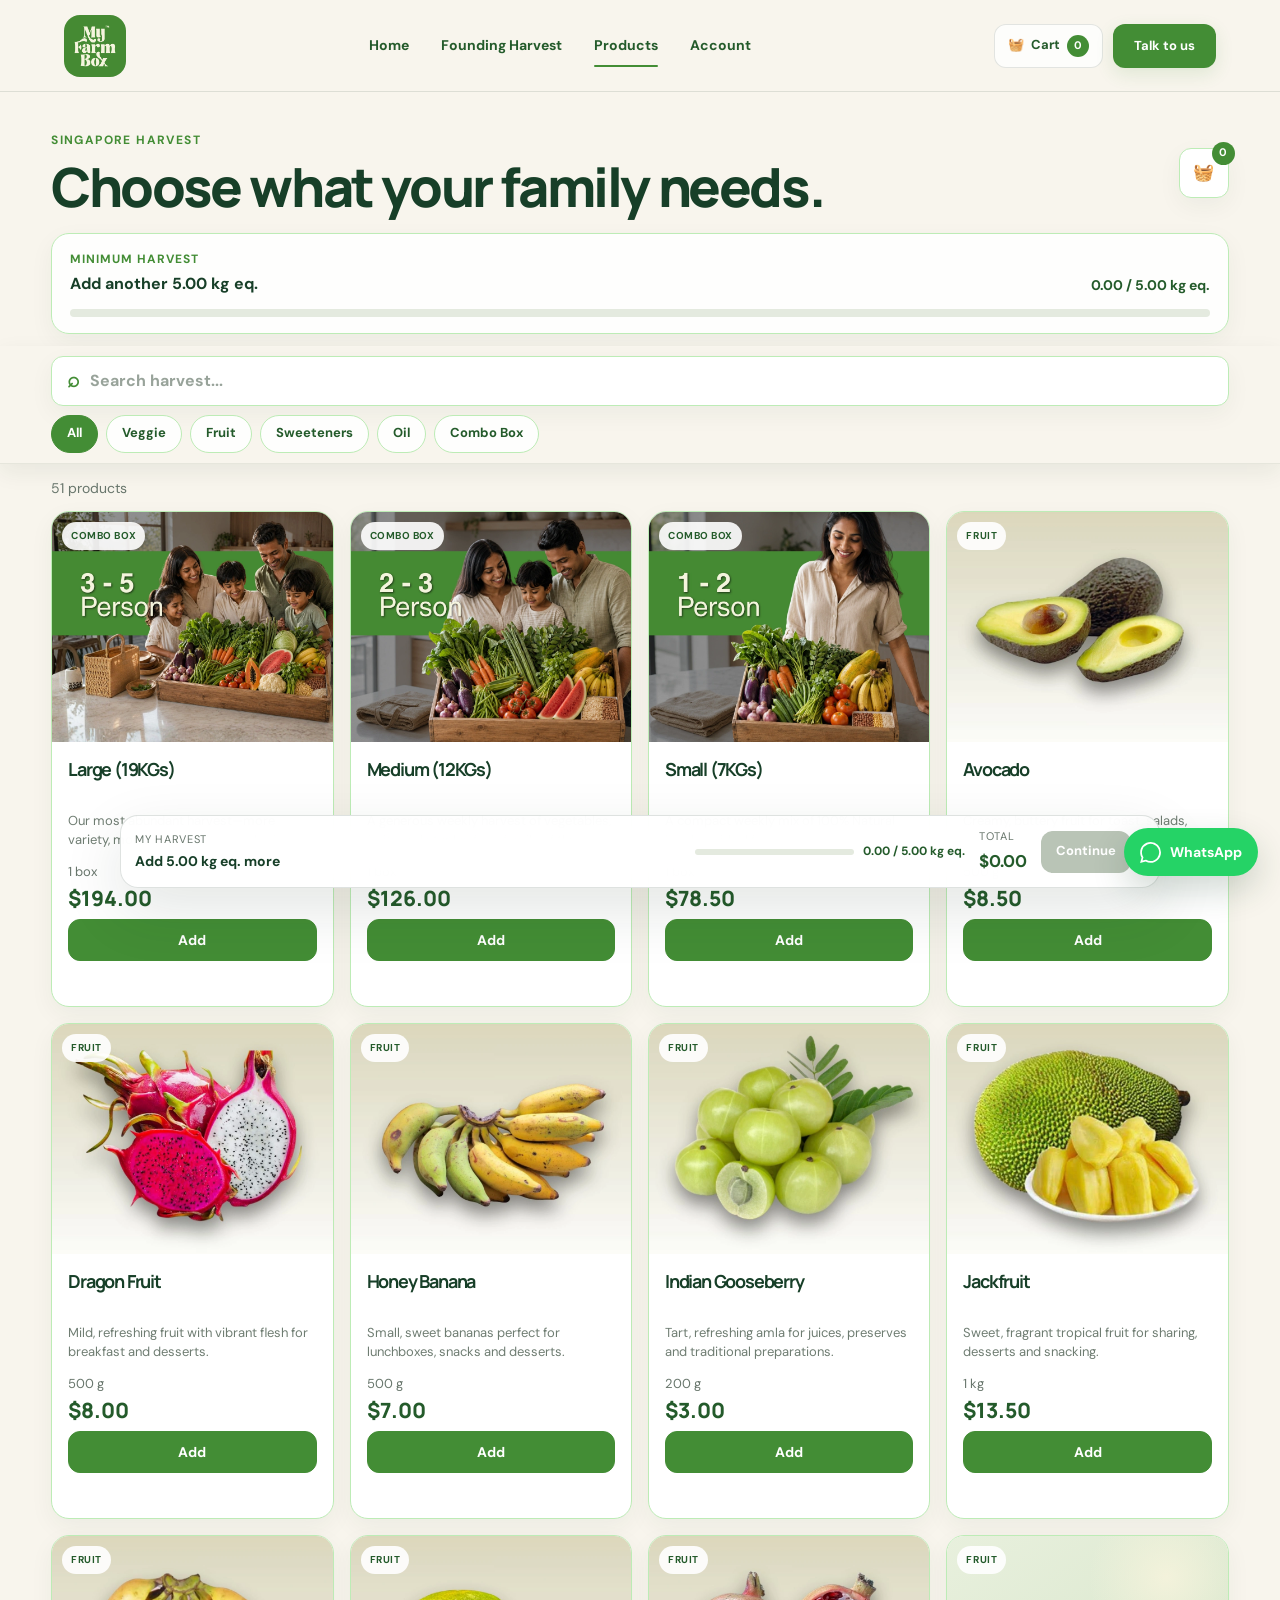
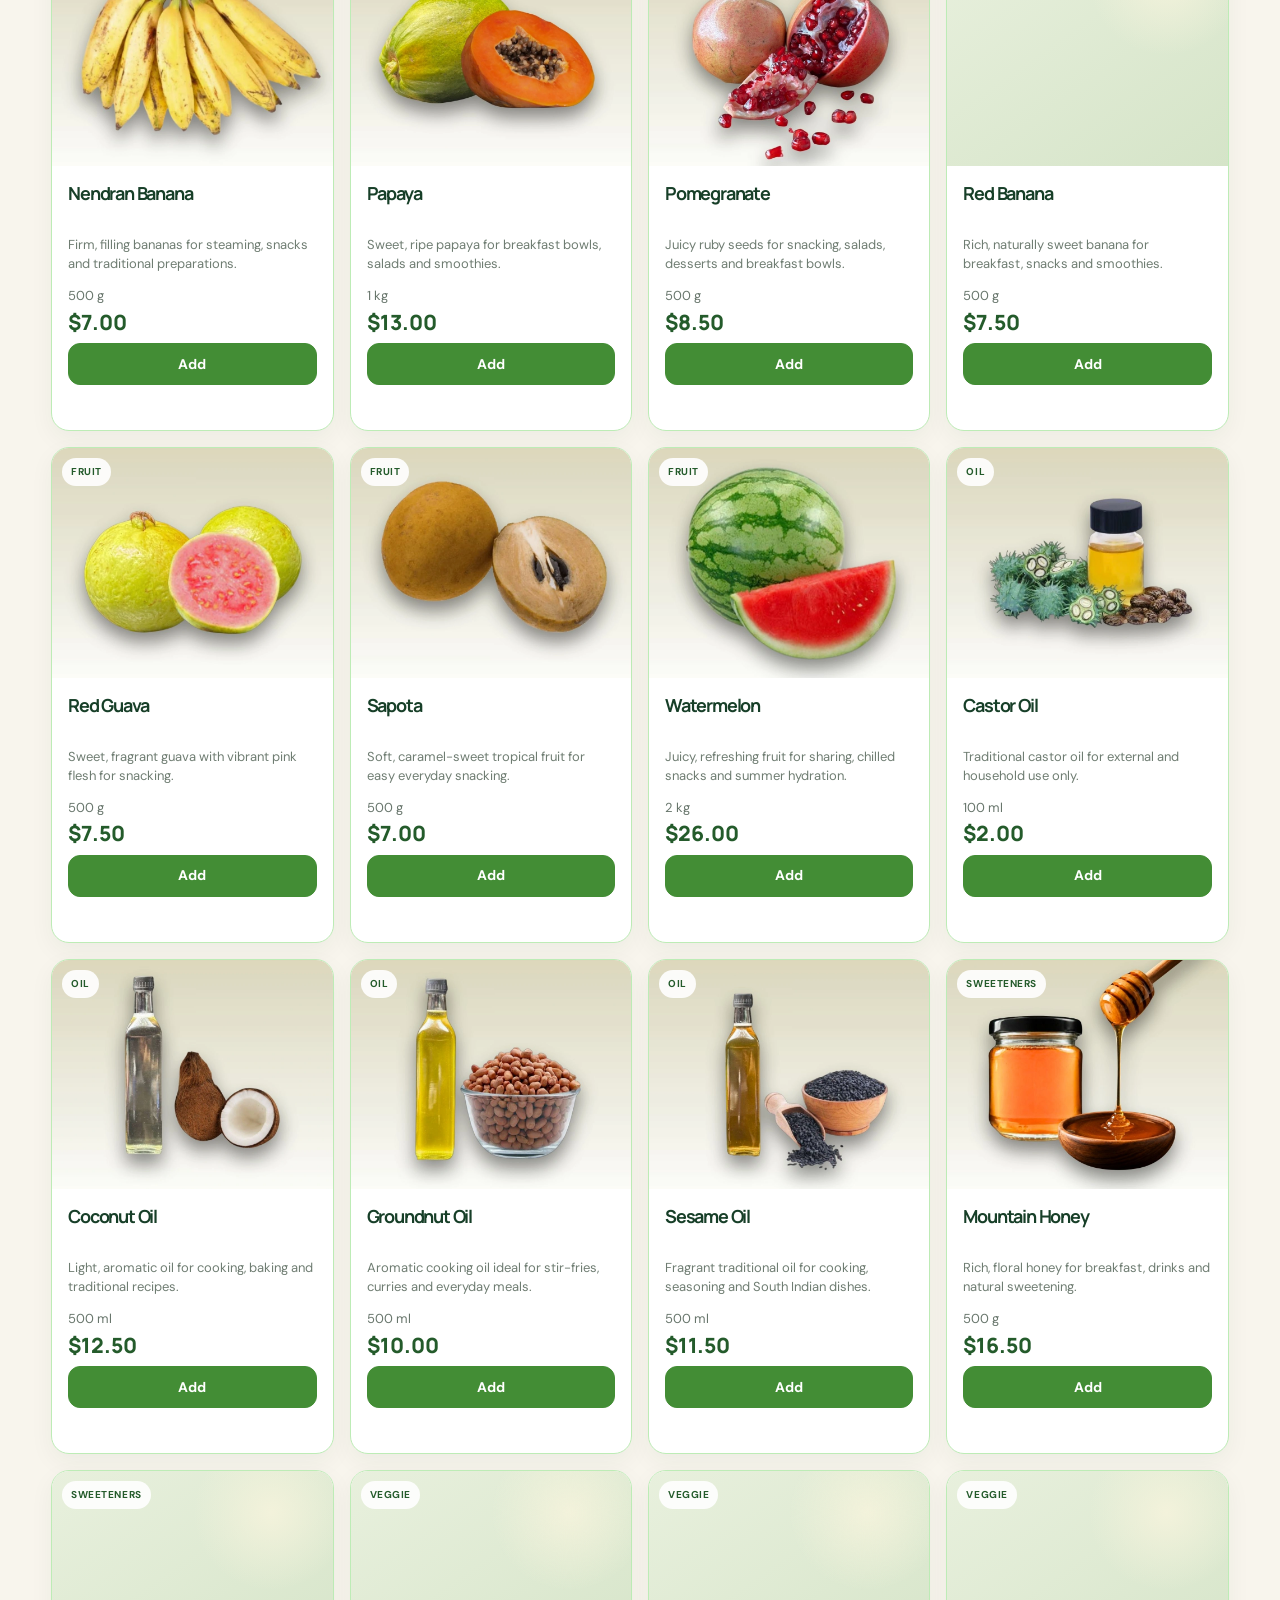
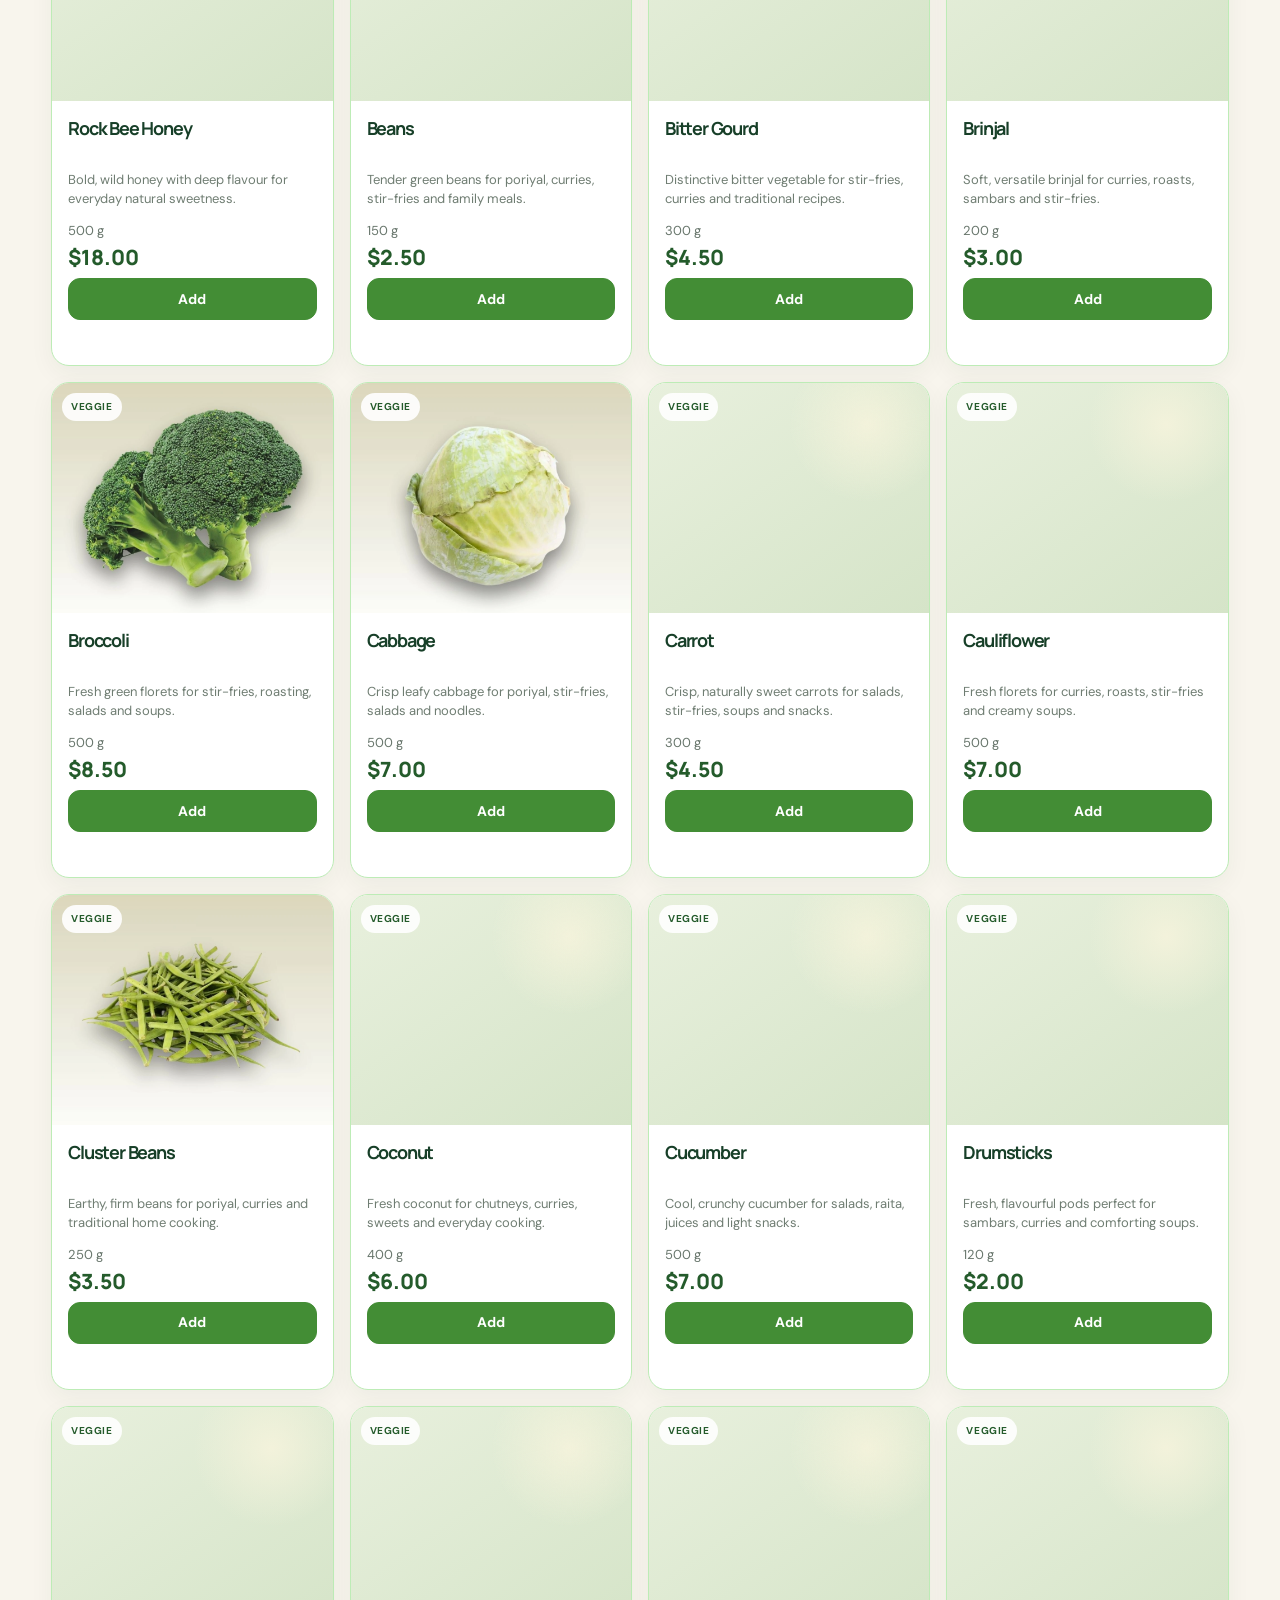
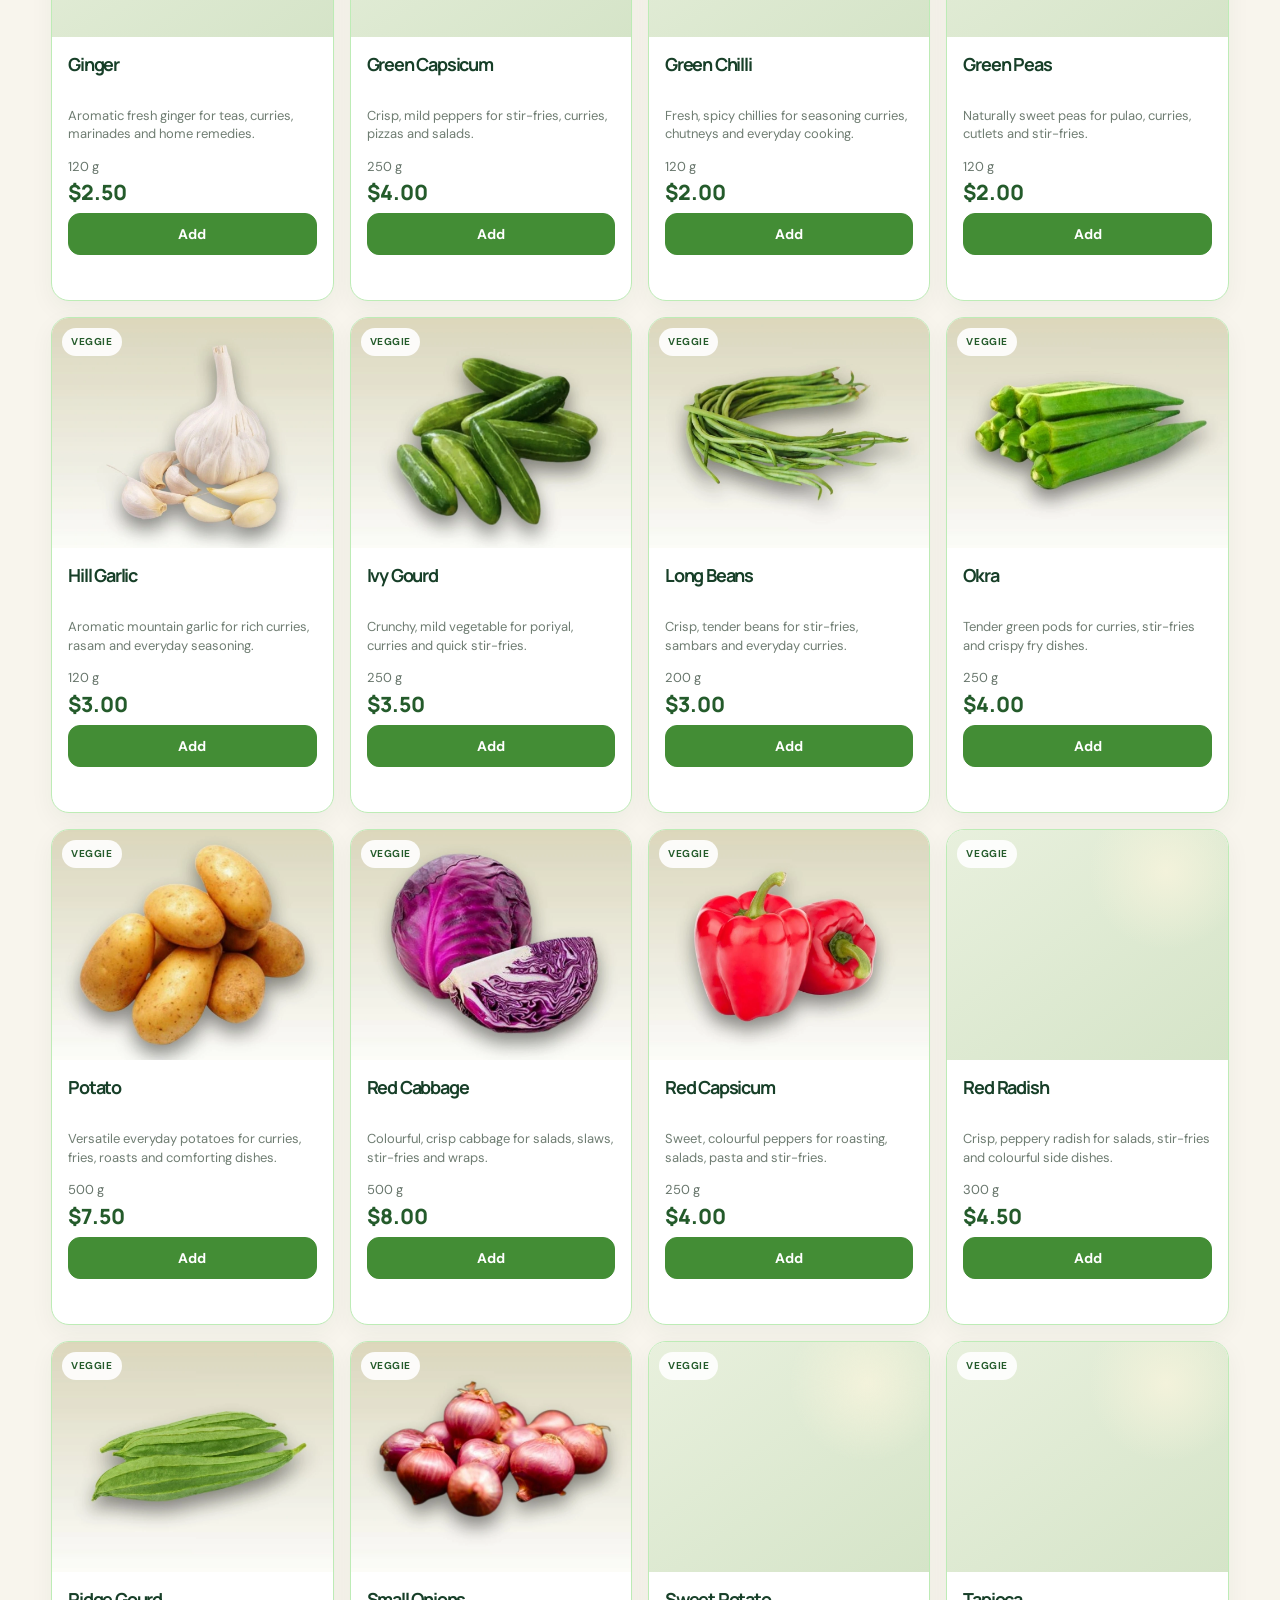
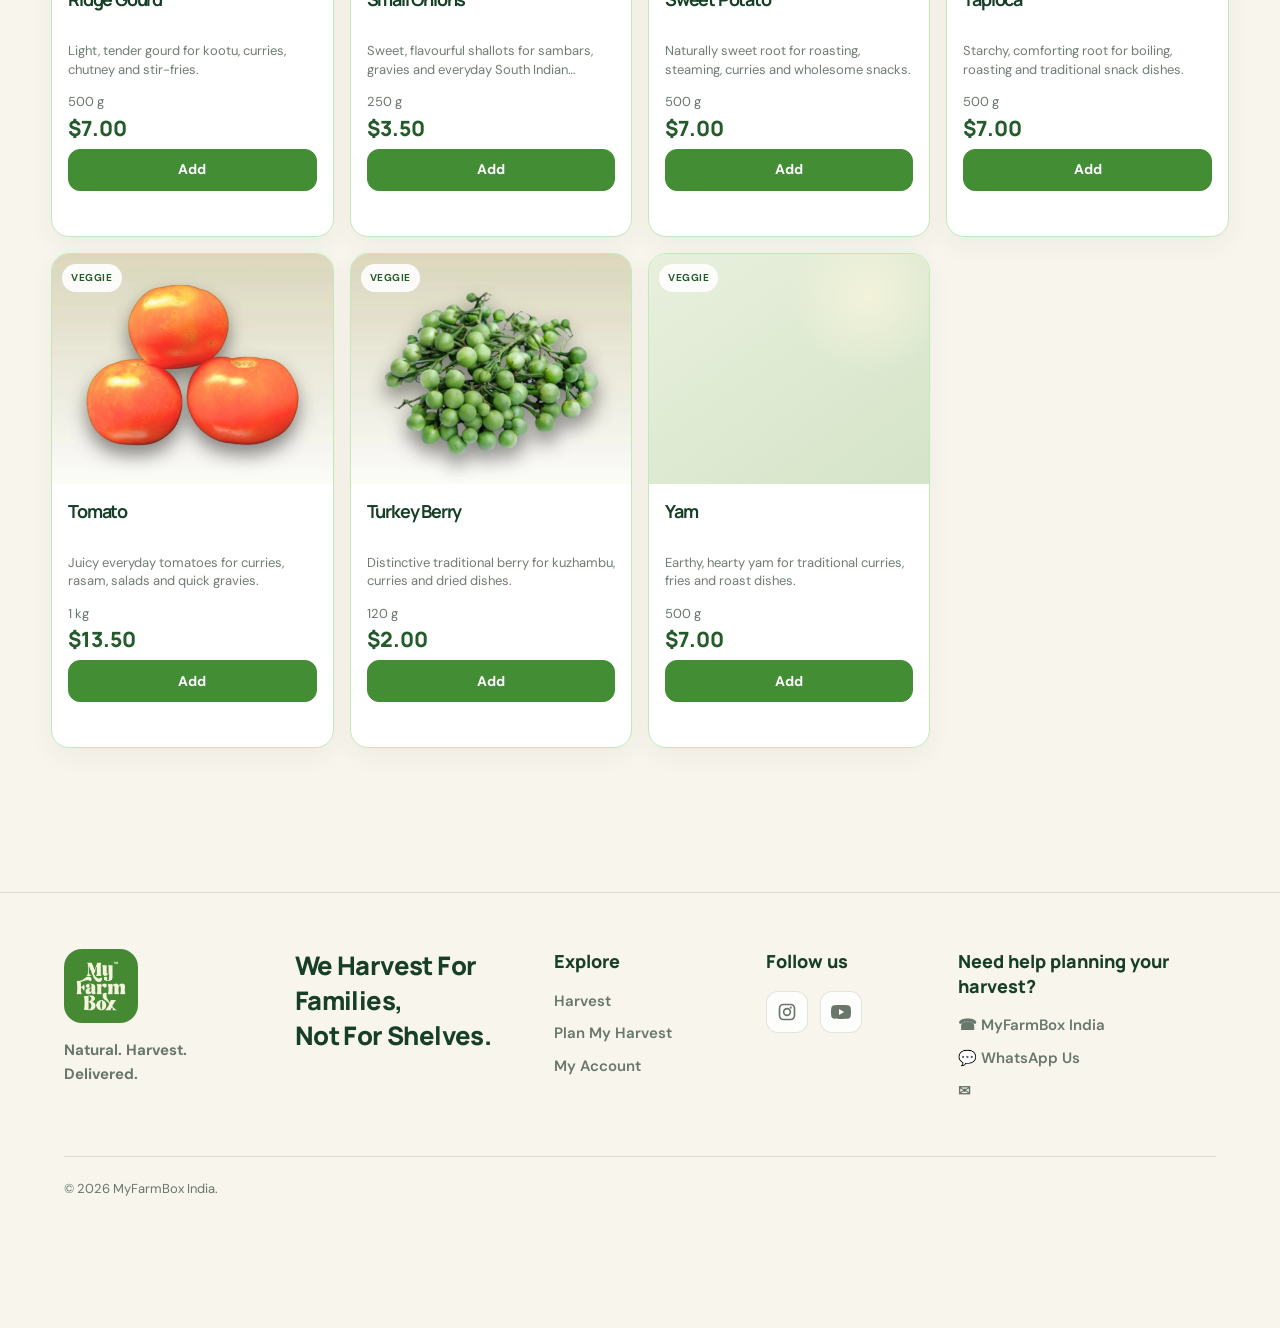
==== products/index.html @ 12662055 "Initialize MyFarmBox India 3.0" ====
<!doctype html>
<html lang="en">
<head>
  <meta charset="utf-8">
  <meta name="viewport" content="width=device-width,initial-scale=1">
  <meta name="theme-color" content="#438d35">
  <meta name="description" content="Explore fresh 100% Natural Produce available from MyFarmBox Singapore.">
  <title>Explore the Harvest — MyFarmBox Singapore</title>

  <link rel="preconnect" href="https://fonts.googleapis.com">
  <link rel="preconnect" href="https://fonts.gstatic.com" crossorigin>
  <link href="https://fonts.googleapis.com/css2?family=DM+Sans:wght@400;500;600;700&family=Manrope:wght@600;700;800&display=swap" rel="stylesheet">

  <link rel="stylesheet" href="/shared.css?v=22">
  <link rel="stylesheet" href="style.css?v=39">
  <link rel="stylesheet" href="harvest-ready.css?v=39">

  <link rel="icon" href="/favicon.ico" sizes="any">
  <link rel="icon" type="image/png" sizes="32x32" href="/assets/favicon-32.png">
  <link rel="apple-touch-icon" sizes="180x180" href="/assets/favicon-180.png">
  <link rel="manifest" href="/site.webmanifest">
</head>

<body>
  <div id="site-header"></div>

  <main class="page-shell">
    <section class="page-intro">
      <div>
        <p class="eyebrow">Singapore Harvest</p>
        <h1>Choose what your family needs.</h1>
      </div>

      <a class="cart-shortcut" href="/cart/" aria-label="Open cart">
        <span aria-hidden="true">🧺</span>
        <strong id="cart-count">0</strong>
      </a>
    </section>

    <section class="minimum-card" aria-label="Minimum harvest progress">
      <div class="minimum-copy">
        <div>
          <small>Minimum harvest</small>
          <strong id="minimum-status">Add products to begin your harvest.</strong>
        </div>
        <span id="minimum-weight">0.00 kg / 5.00 kg</span>
      </div>

      <div class="progress-track" aria-hidden="true">
        <div id="minimum-progress" class="progress-fill"></div>
      </div>
    </section>

    <section class="catalog-tools" aria-label="Product search and filters">
      <label class="search-box">
        <span aria-hidden="true">⌕</span>
        <input
          id="search-input"
          type="search"
          placeholder="Search harvest..."
          autocomplete="off"
        >
      </label>

      <div
        id="category-filters"
        class="category-filters"
        role="group"
        aria-label="Categories"
      >
        <button
          class="filter-chip active"
          type="button"
          data-category="all"
        >
          All
        </button>
      </div>
    </section>

    <section class="catalog-status" aria-live="polite">
      <p id="results-summary">Loading this week’s harvest…</p>
    </section>

    <section
      id="loading-state"
      class="loading-grid"
      aria-label="Loading products"
    >
      <article class="skeleton-card"></article>
      <article class="skeleton-card"></article>
      <article class="skeleton-card"></article>
      <article class="skeleton-card"></article>
      <article class="skeleton-card"></article>
      <article class="skeleton-card"></article>
    </section>

    <section id="error-state" class="message-card" hidden>
      <span aria-hidden="true">🌿</span>
      <h2>We couldn’t load the harvest.</h2>
      <p>Please refresh the page. If the issue continues, contact MyFarmBox Singapore.</p>
      <button id="retry-button" type="button">Try again</button>
    </section>

    <section id="empty-state" class="message-card" hidden>
      <span aria-hidden="true">🔎</span>
      <h2>No products found.</h2>
      <p>Try another search or choose a different category.</p>
      <button id="clear-filters-button" type="button">View all products</button>
    </section>

    <section
      id="product-grid"
      class="product-grid"
      aria-label="Available products"
    ></section>

    <p
      id="render-status"
      class="render-status"
      aria-live="polite"
      hidden
    >
      Loading more products…
    </p>
  </main>

  <aside
    id="cart-toast"
    class="cart-toast"
    role="status"
    aria-live="polite"
    hidden
  >
    <span class="cart-toast-icon" aria-hidden="true">✓</span>
    <div>
      <strong id="cart-toast-title">Added to your harvest</strong>
      <small id="cart-toast-copy"></small>
    </div>
    <a href="/cart/">View cart</a>
  </aside>

  <div class="harvest-dock" aria-live="polite">
    <div class="dock-copy">
      <small id="dock-label">My harvest</small>
      <strong id="dock-status">Add 5.00 kg more</strong>
    </div>

    <div class="dock-progress">
      <div class="progress-track compact">
        <div id="dock-progress-fill" class="progress-fill"></div>
      </div>
      <span id="dock-weight">0.00 / 5.00 kg</span>
    </div>

    <div class="dock-total">
      <small>Total</small>
      <strong id="dock-total">S$0.00</strong>
    </div>

    <button
      id="reset-cart-button"
      class="reset-cart-button"
      type="button"
      hidden
    >
      Reset
    </button>

    <a
      id="checkout-button"
      class="checkout-button disabled"
      href="/cart/"
      aria-disabled="true"
    >
      Continue
    </a>
  </div>

  <div id="site-footer"></div>

  <script src="/shared.js?v=22"></script>
  <script src="/cart-engine.js?v=39"></script>
  <script src="config.js?v=39"></script>
  <script src="cart-store.js?v=39"></script>
  <script src="products.js?v=49"></script>
  <script src="reset-cart.js?v=39"></script>
</body>
</html>
---- shared.css ----
:root {
  --mfb-green: #438d35;
  --mfb-green-dark: #245b2b;
  --mfb-deep: #173f28;
  --mfb-green-light: #edf5e9;
  --mfb-cream: #f8f5ed;
  --mfb-white: #ffffff;
  --mfb-card: #ffffff;
  --mfb-text: #173f28;
  --mfb-muted: #68766c;
  --mfb-line: rgba(24, 51, 35, 0.12);
  --mfb-border: #bdecb6;
  --mfb-radius-xs: 8px;
  --mfb-radius-sm: 12px;
  --mfb-radius: 18px;
  --mfb-radius-lg: 24px;
  --mfb-shadow-sm: 0 8px 24px rgba(24, 51, 35, 0.05);
  --mfb-shadow: 0 14px 36px rgba(24, 51, 35, 0.08);
  --mfb-shadow-lg: 0 22px 60px rgba(24, 51, 35, 0.12);
  --mfb-container: 1320px;
  --mfb-header-height: 92px;
  --mfb-font-heading: "Manrope", sans-serif;
  --mfb-font-body: "DM Sans", sans-serif;
  --mfb-h1: clamp(42px, 5vw, 54px);
  --mfb-h2: clamp(30px, 3.5vw, 36px);
  --mfb-h3: clamp(22px, 2.5vw, 24px);
  --mfb-body: 17px;
  --mfb-small: 15px;
  --mfb-caption: 13px;
}

*,
*::before,
*::after { box-sizing: border-box; }

html { scroll-behavior: smooth; }

body {
  margin: 0;
  background: var(--mfb-cream);
  color: var(--mfb-text);
  font-family: var(--mfb-font-body);
  font-size: var(--mfb-body);
  line-height: 1.6;
  text-rendering: optimizeLegibility;
  -webkit-font-smoothing: antialiased;
}

body.mobile-menu-open { overflow: hidden; }

img { display: block; max-width: 100%; }

a {
  color: inherit;
  text-decoration: none;
  transition: color 180ms ease, background 180ms ease, border-color 180ms ease, opacity 180ms ease, transform 180ms ease;
}

button,
input,
textarea,
select { font: inherit; }

button { cursor: pointer; }

h1,
h2,
h3,
h4,
h5,
h6 {
  margin-top: 0;
  color: var(--mfb-deep);
  font-family: var(--mfb-font-heading);
}

h1,
.mfb-h1 {
  margin-bottom: 18px;
  font-size: var(--mfb-h1);
  font-weight: 800;
  line-height: 1.05;
  letter-spacing: -2.4px;
}

h2,
.mfb-h2 {
  margin-bottom: 14px;
  font-size: var(--mfb-h2);
  font-weight: 700;
  line-height: 1.15;
  letter-spacing: -1.2px;
}

h3,
.mfb-h3 {
  margin-bottom: 10px;
  font-size: var(--mfb-h3);
  font-weight: 700;
  line-height: 1.25;
  letter-spacing: -0.5px;
}

p {
  margin-top: 0;
  color: var(--mfb-muted);
  font-size: var(--mfb-body);
  line-height: 1.7;
}

small,
.mfb-small {
  color: var(--mfb-muted);
  font-size: var(--mfb-small);
  line-height: 1.5;
}

.mfb-caption {
  color: var(--mfb-muted);
  font-size: var(--mfb-caption);
  line-height: 1.45;
}

.eyebrow,
.mfb-eyebrow {
  display: block;
  margin: 0 0 8px;
  color: var(--mfb-green);
  font-size: 12px;
  font-weight: 700;
  letter-spacing: 1.4px;
  text-transform: uppercase;
}

.mfb-container,
.container,
.page-shell,
.shell {
  width: min(var(--mfb-container), 100%);
  margin-inline: auto;
  padding-inline: clamp(18px, 4vw, 58px);
}

.mfb-section { padding-block: 72px; }
.mfb-stack { display: grid; gap: 24px; }

.mfb-card,
.card {
  border: 1px solid var(--mfb-border);
  border-radius: var(--mfb-radius);
  background: var(--mfb-card);
  box-shadow: var(--mfb-shadow-sm);
}

.mfb-card-padded { padding: 24px; }

.mfb-button,
.button,
.primary,
.secondary,
button.primary,
button.secondary {
  min-height: 48px;
  display: inline-flex;
  align-items: center;
  justify-content: center;
  gap: 8px;
  padding: 0 24px;
  border-radius: var(--mfb-radius-sm);
  font-size: 16px;
  font-weight: 700;
  line-height: 1;
}

.mfb-button-primary,
.primary,
button.primary {
  border: 1px solid var(--mfb-green);
  background: var(--mfb-green);
  color: var(--mfb-white);
}

.mfb-button-primary:hover,
.primary:hover,
button.primary:hover {
  border-color: var(--mfb-green-dark);
  background: var(--mfb-green-dark);
  transform: translateY(-1px);
}

.mfb-button-secondary,
.secondary,
button.secondary {
  border: 1px solid var(--mfb-border);
  background: var(--mfb-white);
  color: var(--mfb-green-dark);
}

.mfb-button-secondary:hover,
.secondary:hover,
button.secondary:hover {
  border-color: rgba(67, 141, 53, 0.35);
  background: var(--mfb-green-light);
}

label {
  color: var(--mfb-text);
  font-size: 14px;
  font-weight: 700;
}

input,
textarea,
select {
  width: 100%;
  border: 1px solid var(--mfb-border);
  border-radius: var(--mfb-radius-sm);
  outline: none;
  background: var(--mfb-white);
  color: var(--mfb-text);
  font-family: var(--mfb-font-body);
  font-size: 16px;
  transition: border-color 180ms ease, box-shadow 180ms ease, background 180ms ease;
}

input,
select {
  min-height: 48px;
  padding: 0 16px;
}

textarea {
  min-height: 112px;
  padding: 14px 16px;
  resize: vertical;
}

input:focus,
textarea:focus,
select:focus {
  border-color: var(--mfb-green);
  box-shadow: 0 0 0 3px rgba(67, 141, 53, 0.1);
}

input::placeholder,
textarea::placeholder { color: #98a39a; }

.mfb-badge,
.badge {
  display: inline-flex;
  align-items: center;
  gap: 6px;
  padding: 6px 12px;
  border-radius: 999px;
  background: var(--mfb-green-light);
  color: var(--mfb-green-dark);
  font-size: 13px;
  font-weight: 700;
}

#site-header {
  position: relative;
  z-index: 1000;
  min-height: var(--mfb-header-height);
}

.site-header {
  position: relative;
  width: min(1440px, 100%);
  min-height: var(--mfb-header-height);
  margin: 0 auto;
  padding: 14px clamp(18px, 5vw, 72px);
  display: grid;
  grid-template-columns: auto 1fr auto;
  align-items: center;
  gap: 30px;
  border-bottom: 1px solid var(--mfb-line);
  background: rgba(248, 245, 237, 0.96);
  backdrop-filter: blur(18px);
}

.site-logo { display: inline-flex; align-items: center; }

.site-logo img {
  width: 62px;
  height: 62px;
  border-radius: 16px;
  object-fit: contain;
}

.site-nav {
  display: flex;
  align-items: center;
  justify-content: center;
  gap: clamp(18px, 2.5vw, 34px);
}

.site-nav a {
  position: relative;
  color: var(--mfb-green-dark);
  font-size: 14px;
  font-weight: 700;
  white-space: nowrap;
}

.site-nav a:hover { color: var(--mfb-green); }

.site-nav a.active::after {
  content: "";
  position: absolute;
  left: 0;
  right: 0;
  bottom: -10px;
  height: 2px;
  border-radius: 999px;
  background: var(--mfb-green);
}

.header-actions {
  display: flex;
  align-items: center;
  justify-content: flex-end;
  gap: 10px;
}

.header-cart {
  min-height: 44px;
  display: inline-flex;
  align-items: center;
  gap: 7px;
  padding: 9px 13px;
  border: 1px solid var(--mfb-line);
  border-radius: var(--mfb-radius-sm);
  background: rgba(255, 255, 255, 0.78);
  color: var(--mfb-green-dark);
  font-size: 13px;
  font-weight: 700;
}

.header-cart:hover {
  border-color: rgba(67, 141, 53, 0.35);
  background: var(--mfb-white);
}

.header-cart strong {
  min-width: 22px;
  height: 22px;
  display: inline-grid;
  place-items: center;
  border-radius: 999px;
  background: var(--mfb-green);
  color: var(--mfb-white);
  font-size: 11px;
}

.header-cta {
  min-height: 44px;
  padding: 11px 20px;
  display: inline-flex;
  align-items: center;
  justify-content: center;

  border: 1px solid transparent;
  outline: none;
  border-radius: var(--mfb-radius-sm);

  background: var(--mfb-green);
  color: var(--mfb-white);

  font-size: 13px;
  font-weight: 700;
  line-height: 1;

  box-shadow: 0 6px 18px rgba(67, 141, 53, 0.14);

  appearance: none;
  -webkit-appearance: none;
}

.header-cta:hover {
  border-color: transparent;
  background: var(--mfb-green-dark);
  color: var(--mfb-white);
  transform: translateY(-1px);
  box-shadow: 0 8px 22px rgba(36, 91, 43, 0.18);
}

.header-cta:focus,
.header-cta:focus-visible {
  outline: none;
  border-color: transparent;
  box-shadow:
    0 6px 18px rgba(67, 141, 53, 0.14),
    0 0 0 3px rgba(67, 141, 53, 0.14);
}

.header-cta:hover {
  background: var(--mfb-green-dark);
  transform: translateY(-1px);
}

.mobile-menu-button {
  width: 44px;
  height: 44px;
  display: none;
  place-items: center;
  gap: 4px;
  padding: 11px;
  border: 1px solid var(--mfb-line);
  border-radius: var(--mfb-radius-sm);
  background: var(--mfb-white);
}

.mobile-menu-button span {
  width: 20px;
  height: 2px;
  display: block;
  border-radius: 999px;
  background: var(--mfb-green-dark);
  transition: transform 180ms ease, opacity 180ms ease;
}

.mobile-menu-button.open span:nth-child(1) { transform: translateY(6px) rotate(45deg); }
.mobile-menu-button.open span:nth-child(2) { opacity: 0; }
.mobile-menu-button.open span:nth-child(3) { transform: translateY(-6px) rotate(-45deg); }

.mobile-navigation {
  position: absolute;
  top: calc(100% + 8px);
  left: 16px;
  right: 16px;
  z-index: 1100;
  padding: 10px;
  display: grid;
  gap: 5px;
  border: 1px solid var(--mfb-line);
  border-radius: var(--mfb-radius);
  background: rgba(255, 255, 255, 0.98);
  box-shadow: var(--mfb-shadow-lg);
  opacity: 0;
  transform: translateY(-8px);
  transition: opacity 180ms ease, transform 180ms ease;
}

.mobile-navigation.open { opacity: 1; transform: translateY(0); }
.mobile-navigation[hidden] { display: none; }

.mobile-navigation a {
  min-height: 48px;
  display: flex;
  align-items: center;
  justify-content: space-between;
  padding: 12px 14px;
  border-radius: var(--mfb-radius-sm);
  color: var(--mfb-green-dark);
  font-size: 15px;
  font-weight: 700;
}

.mobile-navigation a:hover,
.mobile-navigation a.active { background: var(--mfb-green-light); }

.mobile-navigation a strong {
  min-width: 24px;
  height: 24px;
  display: inline-grid;
  place-items: center;
  border-radius: 999px;
  background: var(--mfb-green);
  color: var(--mfb-white);
  font-size: 11px;
}

.mobile-navigation .mobile-join {
  justify-content: center;
  margin-top: 4px;
  background: var(--mfb-green);
  color: var(--mfb-white);
}

@media (max-width: 820px) {
  :root {
    --mfb-header-height: 76px;
    --mfb-h1: 34px;
    --mfb-h2: 28px;
    --mfb-h3: 20px;
    --mfb-body: 16px;
    --mfb-small: 14px;
    --mfb-caption: 12px;
  }

  h1,
  .mfb-h1 { letter-spacing: -1.7px; }

  .mfb-container,
  .container,
  .page-shell,
  .shell { padding-inline: 16px; }

  .mfb-section { padding-block: 48px; }
  .mfb-card-padded { padding: 18px; }

  #site-header { min-height: var(--mfb-header-height); }

  .site-header {
    min-height: var(--mfb-header-height);
    grid-template-columns: auto 1fr;
    padding: 10px 16px;
  }

  .site-logo img {
    width: 52px;
    height: 52px;
    border-radius: 14px;
  }

  .desktop-nav,
  .desktop-cta { display: none; }

  .header-actions { grid-column: 2; }
  .mobile-menu-button { display: grid; }
  .header-cart-text { display: none; }

  .header-cart {
    min-width: 44px;
    justify-content: center;
    padding: 8px 10px;
  }
}

@media (max-width: 390px) {
  .site-header { gap: 10px; }
  .header-actions { gap: 7px; }

  .header-cart,
  .mobile-menu-button {
    width: 42px;
    height: 42px;
  }
}

/* ===========================================================
   GLOBAL FOOTER
=========================================================== */

#site-footer { margin-top: 72px; }

.site-footer {
  width: min(1440px, 100%);
  margin: 0 auto;
  padding: 56px clamp(20px, 5vw, 72px) 30px;
  display: grid;
  grid-template-columns: 1fr 1.15fr .9fr .8fr 1.35fr;
  gap: 40px;
  align-items: start;
  border-top: 1px solid var(--mfb-line);
  background: transparent;
}

.footer-brand img {
  width: 74px;
  height: 74px;
  margin-bottom: 16px;
  border-radius: 18px;
  object-fit: contain;
}

.footer-brand-line {
  max-width: 180px;
  margin: 0;
  color: var(--mfb-muted);
  font-size: 15px;
  font-weight: 700;
  line-height: 1.55;
}

.footer-philosophy p {
  margin: 0;
  max-width: 260px;
  color: var(--mfb-deep);
  font-family: var(--mfb-font-heading);
  font-size: clamp(22px, 2vw, 30px);
  font-weight: 800;
  line-height: 1.35;
  letter-spacing: -0.6px;
}

.footer-links,
.footer-social,
.footer-contact {
  display: flex;
  flex-direction: column;
  gap: 11px;
  min-width: 0;
}

.footer-links h4,
.footer-social h4,
.footer-contact h4 {
  margin: 0 0 6px;
  color: var(--mfb-deep);
  font-family: var(--mfb-font-heading);
  font-size: 18px;
  font-weight: 800;
  line-height: 1.35;
}

.footer-links a,
.footer-social a,
.footer-contact a {
  color: var(--mfb-muted);
  font-size: 15px;
  font-weight: 600;
  line-height: 1.45;
}

.footer-links a:hover,
.footer-social a:hover,
.footer-contact a:hover { color: var(--mfb-green); }

.social-links {
  display: flex;
  align-items: center;
  gap: 12px;
}

.social-link {
  width: 42px;
  height: 42px;
  display: inline-grid;
  place-items: center;
  border: 1px solid var(--mfb-line);
  border-radius: 12px;
  background: rgba(255,255,255,.74);
  color: var(--mfb-green-dark);
}

.social-link:hover {
  border-color: rgba(67,141,53,.35);
  background: var(--mfb-green-light);
  color: var(--mfb-green);
  transform: translateY(-1px);
}

.social-link svg {
  width: 20px;
  height: 20px;
  fill: currentColor;
}

.footer-contact h4 { max-width: 280px; }

.footer-contact a {
  display: inline-flex;
  align-items: center;
  gap: 8px;
}

.footer-bottom {
  grid-column: 1 / -1;
  margin-top: 14px;
  padding-top: 22px;
  border-top: 1px solid var(--mfb-line);
  color: var(--mfb-muted);
  font-size: 13px;
}

/* Floating WhatsApp */

.floating-whatsapp {
  position: fixed;
  right: 22px;
  bottom: 24px;
  z-index: 950;
  min-height: 48px;
  display: inline-flex;
  align-items: center;
  gap: 9px;
  padding: 0 16px;
  border-radius: 999px;
  background: #25d366;
  color: #fff;
  font-size: 14px;
  font-weight: 700;
  line-height: 1;
  box-shadow: 0 14px 34px rgba(23,63,40,.2);
}

.floating-whatsapp:hover {
  color: #fff;
  transform: translateY(-2px);
  box-shadow: 0 18px 40px rgba(23,63,40,.26);
}

.floating-whatsapp svg {
  width: 21px;
  height: 21px;
  fill: currentColor;
}

/* Talk to us dialog */

.mfb-call-dialog {
  width: min(92vw, 520px);
  padding: 0;
  border: 0;
  border-radius: var(--mfb-radius-lg);
  background: transparent;
}

.mfb-call-dialog::backdrop {
  background: rgba(17,43,28,.48);
  backdrop-filter: blur(6px);
}

.call-dialog-card {
  position: relative;
  padding: 32px;
  border: 1px solid var(--mfb-border);
  border-radius: var(--mfb-radius-lg);
  background: var(--mfb-white);
  box-shadow: var(--mfb-shadow-lg);
}

.call-dialog-card h2 { margin-bottom: 12px; }
.call-dialog-card p { margin-bottom: 12px; }

.call-dialog-close {
  position: absolute;
  top: 16px;
  right: 16px;
  width: 38px;
  height: 38px;
  display: grid;
  place-items: center;
  padding: 0;
  border: 1px solid var(--mfb-border);
  border-radius: 12px;
  background: var(--mfb-white);
  color: var(--mfb-deep);
  font-size: 22px;
  line-height: 1;
}

.call-dialog-close:hover {
  border-color: rgba(67,141,53,.35);
  background: var(--mfb-green-light);
}

.call-dialog-hours {
  margin: 18px 0;
  padding: 16px;
  border: 1px solid var(--mfb-line);
  border-radius: var(--mfb-radius-sm);
  background: var(--mfb-green-light);
}

.call-dialog-hours small {
  display: block;
  margin-bottom: 4px;
}

.call-dialog-hours strong {
  color: var(--mfb-deep);
  font-family: var(--mfb-font-heading);
  font-size: 18px;
}

.call-dialog-actions {
  display: flex;
  gap: 12px;
  margin-top: 24px;
}

.call-dialog-actions > * { flex: 1; }

@media (max-width: 1080px) {
  .site-footer { grid-template-columns: 1fr 1fr 1fr; }
  .footer-contact { grid-column: span 2; }
}

@media (max-width: 820px) {
  #site-footer { margin-top: 52px; }

  .site-footer {
    grid-template-columns: 1fr 1fr;
    gap: 30px;
    padding: 46px 18px 24px;
  }

  .footer-brand,
  .footer-philosophy,
  .footer-contact {
    grid-column: 1 / -1;
  }

  .footer-brand img {
    width: 66px;
    height: 66px;
  }

  .footer-philosophy p {
    max-width: 420px;
    font-size: 24px;
  }

  .floating-whatsapp {
    right: 14px;
    bottom: 82px;
    width: 48px;
    height: 48px;
    min-height: 48px;
    justify-content: center;
    padding: 0;
  }

  .floating-whatsapp strong { display: none; }
}

@media (max-width: 560px) {
  .site-footer {
    grid-template-columns: 1fr;
    gap: 26px;
  }

  .footer-links,
  .footer-social { grid-column: 1; }

  .footer-philosophy p { font-size: 23px; }

  .call-dialog-card { padding: 28px 20px 20px; }

  .call-dialog-actions {
    flex-direction: column-reverse;
  }
}
---- products/style.css ----
/* MyFarmBox Singapore — Products page
   Uses /shared.css for global typography, buttons, forms, colours and header.
*/

[hidden] {
  display: none !important;
}

body {
  padding-bottom: 98px;
}

.page-shell {
  width: min(1440px, 100%);
  margin: 0 auto;
  padding-top: 18px;
  padding-bottom: 72px;
}

.page-intro {
  display: flex;
  align-items: center;
  justify-content: space-between;
  gap: 20px;
  padding: 20px 0 18px;
}

.page-intro h1 {
  max-width: 820px;
  margin-bottom: 0;
}

.cart-shortcut {
  position: relative;
  flex: 0 0 auto;
  width: 50px;
  height: 50px;
  display: grid;
  place-items: center;
  border: 1px solid var(--mfb-border);
  border-radius: var(--mfb-radius-sm);
  background: var(--mfb-white);
  box-shadow: var(--mfb-shadow-sm);
}

.cart-shortcut:hover {
  border-color: rgba(67, 141, 53, 0.35);
  transform: translateY(-1px);
}

.cart-shortcut strong {
  position: absolute;
  top: -7px;
  right: -7px;
  min-width: 23px;
  height: 23px;
  display: grid;
  place-items: center;
  padding: 0 6px;
  border-radius: 999px;
  background: var(--mfb-green);
  color: var(--mfb-white);
  font-size: 11px;
  font-weight: 700;
}

.minimum-card {
  margin-bottom: 12px;
  padding: 16px 18px;
  border: 1px solid var(--mfb-border);
  border-radius: var(--mfb-radius);
  background: rgba(255, 255, 255, 0.88);
  box-shadow: var(--mfb-shadow-sm);
}

.minimum-copy {
  display: flex;
  align-items: flex-end;
  justify-content: space-between;
  gap: 16px;
}

.minimum-copy small,
.minimum-copy strong {
  display: block;
}

.minimum-copy small {
  margin-bottom: 3px;
  color: var(--mfb-green);
  font-size: 12px;
  font-weight: 700;
  letter-spacing: 1px;
  text-transform: uppercase;
}

.minimum-copy strong {
  color: var(--mfb-deep);
  font-size: 16px;
}

.minimum-copy > span {
  color: var(--mfb-green-dark);
  font-size: 14px;
  font-weight: 700;
  white-space: nowrap;
}

.progress-track {
  width: 100%;
  height: 8px;
  margin-top: 12px;
  overflow: hidden;
  border-radius: 999px;
  background: #e4eadf;
}

.progress-track.compact {
  height: 6px;
  margin-top: 0;
}

.progress-fill {
  width: 0;
  height: 100%;
  border-radius: inherit;
  background: linear-gradient(90deg, var(--mfb-green), #6aa956);
  transition: width 240ms ease;
}

/* Sticky search and filter bar
   The header scrolls away, so this must stick at the actual viewport top.
*/
.catalog-tools {
  position: sticky;
  top: 0;
  z-index: 60;
  margin: 0 calc(clamp(18px, 4vw, 58px) * -1);
  padding: 10px clamp(18px, 4vw, 58px) 9px;
  border-bottom: 1px solid rgba(24, 51, 35, 0.08);
  background: var(--mfb-cream);
  box-shadow: 0 8px 22px rgba(24, 51, 35, 0.07);
}

.search-box {
  width: 100%;
  min-height: 50px;
  display: flex;
  align-items: center;
  gap: 10px;
  padding: 0 15px;
  border: 1px solid var(--mfb-border);
  border-radius: var(--mfb-radius-sm);
  background: var(--mfb-white);
  box-shadow: var(--mfb-shadow-sm);
}

.search-box span {
  color: var(--mfb-green);
  font-size: 21px;
}

.search-box input {
  min-height: 48px;
  padding: 0;
  border: 0;
  border-radius: 0;
  background: transparent;
  box-shadow: none;
  font-size: 16px;
}

.search-box input:focus {
  border: 0;
  box-shadow: none;
}

.category-filters {
  display: flex;
  gap: 8px;
  overflow-x: auto;
  padding: 9px 0 1px;
  scrollbar-width: none;
}

.category-filters::-webkit-scrollbar {
  display: none;
}

.filter-chip {
  flex: 0 0 auto;
  min-height: 38px;
  padding: 0 15px;
  border: 1px solid var(--mfb-border);
  border-radius: 999px;
  background: rgba(255, 255, 255, 0.9);
  color: var(--mfb-green-dark);
  font-size: 13px;
  font-weight: 700;
}

.filter-chip:hover {
  border-color: rgba(67, 141, 53, 0.35);
  background: var(--mfb-green-light);
}

.filter-chip.active {
  border-color: var(--mfb-green);
  background: var(--mfb-green);
  color: var(--mfb-white);
}

.catalog-status {
  padding: 13px 0 11px;
}

.catalog-status p {
  margin: 0;
  font-size: 14px;
}

.product-grid,
.loading-grid {
  display: grid;
  grid-template-columns: repeat(4, minmax(0, 1fr));
  gap: 16px;
}

.product-card {
  position: relative;
  min-width: 0;
  overflow: hidden;
  border: 1px solid var(--mfb-border);
  border-radius: var(--mfb-radius);
  background: var(--mfb-white);
  box-shadow: var(--mfb-shadow-sm);
  transition:
    border-color 180ms ease,
    background 180ms ease,
    box-shadow 180ms ease,
    transform 180ms ease;
}

.product-card.in-cart {
  border-color: var(--mfb-green);
  background: #f6fbf4;
}

.product-card:hover {
  box-shadow: var(--mfb-shadow);
  transform: translateY(-2px);
}

.in-harvest-badge {
  position: absolute;
  top: 10px;
  right: 10px;
  z-index: 4;
  display: inline-flex;
  align-items: center;
  gap: 5px;
  padding: 6px 9px;
  border-radius: 999px;
  background: var(--mfb-green);
  color: var(--mfb-white);
  font-size: 11px;
  font-weight: 700;
  box-shadow: 0 6px 18px rgba(36, 91, 43, 0.22);
}

.product-image-wrap {
  position: relative;
  aspect-ratio: 1 / 0.82;
  overflow: hidden;
  background:
    radial-gradient(circle at 78% 18%, rgba(245, 243, 220, 0.9), transparent 27%),
    linear-gradient(145deg, #e8f0dd, #d5e4c8);
}

.product-image {
  width: 100%;
  height: 100%;
  display: block;
  object-fit: cover;
  opacity: 0;
  transition: opacity 180ms ease;
}

.product-image.loaded {
  opacity: 1;
}

.image-loading {
  position: absolute;
  inset: 0;
  background:
    linear-gradient(
      100deg,
      rgba(225, 230, 222, 0.75) 20%,
      rgba(244, 246, 241, 0.94) 40%,
      rgba(225, 230, 222, 0.75) 60%
    );
  background-size: 200% 100%;
  animation: shimmer 1.3s infinite;
}

.product-placeholder {
  position: absolute;
  inset: 0;
  display: grid;
  place-items: center;
  padding: 10px;
  color: var(--mfb-green-dark);
  text-align: center;
}

.product-placeholder span {
  display: block;
  margin-bottom: 4px;
  font-size: 30px;
}

.product-placeholder strong {
  font-family: var(--mfb-font-heading);
  font-size: 12px;
}

.product-category {
  position: absolute;
  left: 10px;
  top: 10px;
  padding: 6px 9px;
  border-radius: 999px;
  background: rgba(255, 255, 255, 0.9);
  color: var(--mfb-green-dark);
  font-size: 10px;
  font-weight: 700;
  letter-spacing: 0.55px;
  text-transform: uppercase;
}

.product-body {
  padding: 16px;
}

.product-title {
  min-height: 48px;
  margin: 0;
  color: var(--mfb-deep);
  font-family: var(--mfb-font-heading);
  font-size: 18px;
  font-weight: 700;
  line-height: 1.32;
  display: -webkit-box;
  overflow: hidden;
  -webkit-line-clamp: 2;
  -webkit-box-orient: vertical;
}

.product-description{
    margin:6px 0 10px;
    font-size:13px;
    font-weight:400;
    color:#6f7d72;
    line-height:1.45;

    display:-webkit-box;
    -webkit-line-clamp:2;
    -webkit-box-orient:vertical;
    overflow:hidden;

    min-height:38px;
}

.product-native {
  display: none;
}

.product-unit {
  display: block;
  margin-top: 12px;
  color: var(--mfb-muted);
  font-size: 13px;
}

.product-price {
  display: block;
  margin-top: 4px;
  color: var(--mfb-green-dark);
  font-family: var(--mfb-font-heading);
  font-size: 21px;
  font-weight: 800;
  line-height: 1.05;
}

.selection-copy {
  min-height: 20px;
  margin: 9px 0 0;
  color: var(--mfb-green-dark);
  font-size: 12px;
  font-weight: 700;
}

.product-controls {
  margin-top: 10px;
}

.add-control {
  width: 100%;
  min-height: 42px;
  display: grid;
  place-items: center;
  border: 1px solid var(--mfb-green);
  border-radius: var(--mfb-radius-sm);
  background: var(--mfb-green);
  color: var(--mfb-white);
  font-size: 14px;
  font-weight: 700;
}

.add-control:hover {
  background: var(--mfb-green-dark);
}

.quantity-control {
  width: 100%;
  min-height: 42px;
  display: grid;
  grid-template-columns: 1fr 42px 1fr;
  align-items: center;
  overflow: hidden;
  border: 1px solid var(--mfb-green);
  border-radius: var(--mfb-radius-sm);
  background: var(--mfb-white);
}

.quantity-control button {
  min-height: 42px;
  border: 0;
  background: transparent;
  color: var(--mfb-green-dark);
  font-size: 19px;
  font-weight: 700;
}

.quantity-control button:hover {
  background: var(--mfb-green-light);
}

.quantity-control .remove-button {
  color: #8d3f35;
}

.quantity-value {
  text-align: center;
  color: var(--mfb-deep);
  font-size: 14px;
  font-weight: 700;
}

.skeleton-card {
  height: 330px;
  border-radius: var(--mfb-radius);
  background:
    linear-gradient(
      100deg,
      rgba(225, 230, 222, 0.8) 20%,
      rgba(244, 246, 241, 0.95) 40%,
      rgba(225, 230, 222, 0.8) 60%
    );
  background-size: 200% 100%;
  animation: shimmer 1.3s infinite;
}

@keyframes shimmer {
  to {
    background-position-x: -200%;
  }
}

.message-card {
  max-width: 520px;
  margin: 42px auto;
  padding: 32px;
  border: 1px solid var(--mfb-border);
  border-radius: var(--mfb-radius);
  background: var(--mfb-white);
  box-shadow: var(--mfb-shadow-sm);
  text-align: center;
}

.message-card > span {
  display: block;
  margin-bottom: 12px;
  font-size: 34px;
}

.message-card h2 {
  margin-bottom: 10px;
}

.message-card p {
  margin-bottom: 20px;
  font-size: 15px;
}

.message-card button {
  min-height: 44px;
  padding: 0 17px;
  border: 0;
  border-radius: var(--mfb-radius-sm);
  background: var(--mfb-green);
  color: var(--mfb-white);
  font-size: 14px;
  font-weight: 700;
}

.cart-toast {
  position: fixed;
  right: 20px;
  bottom: 104px;
  z-index: 90;
  max-width: min(380px, calc(100vw - 30px));
  display: grid;
  grid-template-columns: 38px 1fr auto;
  align-items: center;
  gap: 10px;
  padding: 12px;
  border: 1px solid var(--mfb-border);
  border-radius: var(--mfb-radius-sm);
  background: var(--mfb-white);
  box-shadow: var(--mfb-shadow-lg);
}

.cart-toast-icon {
  width: 38px;
  height: 38px;
  display: grid;
  place-items: center;
  border-radius: 10px;
  background: var(--mfb-green-light);
  color: var(--mfb-green);
  font-weight: 800;
}

.cart-toast strong,
.cart-toast small {
  display: block;
}

.cart-toast strong {
  font-size: 13px;
}

.cart-toast small {
  margin-top: 2px;
  font-size: 11px;
}

.cart-toast a {
  padding: 9px 11px;
  border-radius: 9px;
  background: var(--mfb-green);
  color: var(--mfb-white);
  font-size: 11px;
  font-weight: 700;
}

.harvest-dock {
  position: fixed;
  left: 50%;
  bottom: 12px;
  z-index: 80;
  width: min(1040px, calc(100vw - 24px));
  display: grid;
  grid-template-columns: 1fr minmax(190px, 270px) auto auto auto;
  align-items: center;
  gap: 14px;
  padding: 12px 14px;
  border: 1px solid rgba(24, 51, 35, 0.14);
  border-radius: var(--mfb-radius);
  background: rgba(255, 255, 255, 0.96);
  box-shadow: var(--mfb-shadow-lg);
  transform: translateX(-50%);
  backdrop-filter: blur(16px);
}

.dock-copy small,
.dock-copy strong,
.dock-total small,
.dock-total strong {
  display: block;
}

.dock-copy small,
.dock-total small {
  margin-bottom: 3px;
  font-size: 11px;
  letter-spacing: 0.7px;
  text-transform: uppercase;
}

.dock-copy strong {
  color: var(--mfb-deep);
  font-size: 14px;
}

.dock-total strong {
  color: var(--mfb-green-dark);
  font-size: 17px;
}

.dock-progress {
  display: grid;
  grid-template-columns: 1fr auto;
  align-items: center;
  gap: 9px;
}

.dock-progress > span {
  color: var(--mfb-green-dark);
  font-size: 12px;
  font-weight: 700;
  white-space: nowrap;
}

.reset-cart-button {
  min-height: 42px;
  display: inline-flex;
  align-items: center;
  justify-content: center;
  padding: 0 13px;
  border: 1px solid rgba(159, 67, 56, 0.24);
  border-radius: var(--mfb-radius-sm);
  background: #fff7f4;
  color: #9f4338;
  font-size: 12px;
  font-weight: 700;
  white-space: nowrap;
}

.reset-cart-button:hover {
  border-color: #9f4338;
  background: #fff0ed;
}

.checkout-button {
  min-height: 42px;
  display: inline-flex;
  align-items: center;
  justify-content: center;
  padding: 0 15px;
  border-radius: var(--mfb-radius-sm);
  background: var(--mfb-green);
  color: var(--mfb-white);
  font-size: 13px;
  font-weight: 700;
}

.checkout-button:hover {
  background: var(--mfb-green-dark);
}

.checkout-button.disabled {
  pointer-events: none;
  background: #b9c4b6;
}

@media (max-width: 1040px) {
  .product-grid,
  .loading-grid {
    grid-template-columns: repeat(3, minmax(0, 1fr));
  }
}

@media (max-width: 820px) {
  body {
    padding-bottom: 84px;
  }

  .page-shell {
    padding: 8px 8px 58px;
  }

  .page-intro {
    padding: 11px 1px 10px;
  }

  .page-intro h1 {
    font-size: 28px;
    letter-spacing: -1.5px;
  }

  .cart-shortcut {
    width: 40px;
    height: 40px;
  }

  .minimum-card {
    margin-bottom: 7px;
    padding: 10px 11px;
    border-radius: 12px;
  }

  .minimum-copy small {
    font-size: 8px;
  }

  .minimum-copy strong {
    font-size: 10px;
  }

  .minimum-copy > span {
    font-size: 9px;
  }

  .catalog-tools {
    top: 0;
    margin: 0 -8px;
    padding: 6px 8px 5px;
  }

  .search-box {
    min-height: 38px;
    padding: 0 10px;
  }

  .search-box span {
    font-size: 17px;
  }

  .search-box input {
    min-height: 36px;
    font-size: 12px;
  }

  .category-filters {
    gap: 6px;
    padding-top: 6px;
  }

  .filter-chip {
    min-height: 30px;
    padding: 0 10px;
    font-size: 9px;
  }

  .catalog-status {
    padding: 7px 1px;
  }

  .catalog-status p {
    font-size: 10px;
  }

  .product-grid,
  .loading-grid {
    grid-template-columns: repeat(3, minmax(0, 1fr));
    gap: 6px;
  }

  .product-card {
    border-radius: 11px;
  }

  .product-image-wrap {
    aspect-ratio: 1 / 1;
  }

  .product-category {
    left: 4px;
    top: 4px;
    padding: 3px 4px;
    font-size: 5px;
  }

  .in-harvest-badge {
    top: 4px;
    right: 4px;
    padding: 3px 5px;
    font-size: 6px;
  }

  .product-placeholder {
    padding: 4px;
  }

  .product-placeholder span {
    margin-bottom: 2px;
    font-size: 20px;
  }

  .product-placeholder strong {
    font-size: 7px;
  }

  .product-body {
    padding: 7px;
  }

  .product-title {
    min-height: 34px;
    font-size: 12px;
    line-height: 1.3;
  }

   @media (max-width:820px){

   .product-description{
       margin:4px 0 8px;
       font-size:11px;
       line-height:1.35;
       min-height:30px;
   }

  .product-unit {
    margin-top: 6px;
    font-size: 8px;
  }

  .product-price {
    margin-top: 2px;
    font-size: 14px;
  }

  .selection-copy {
    min-height: 12px;
    margin-top: 4px;
    font-size: 7px;
  }

  .product-controls {
    margin-top: 5px;
  }

  .add-control {
    min-height: 30px;
    border-radius: 8px;
    font-size: 9px;
  }

  .quantity-control {
    min-height: 30px;
    grid-template-columns: 1fr 24px 1fr;
    border-radius: 8px;
  }

  .quantity-control button {
    min-height: 30px;
    font-size: 13px;
  }

  .quantity-value {
    font-size: 9px;
  }

  .skeleton-card {
    height: 205px;
    border-radius: 11px;
  }

  .harvest-dock {
    bottom: 7px;
    width: calc(100vw - 14px);
    grid-template-columns: 1fr auto auto auto;
    gap: 7px;
    padding: 9px 10px;
    border-radius: 12px;
  }

  .dock-progress {
    display: none;
  }

  .dock-copy small,
  .dock-total small {
    font-size: 7px;
  }

  .dock-copy strong {
    font-size: 9px;
  }

  .dock-total strong {
    font-size: 11px;
  }

  .reset-cart-button,
  .checkout-button {
    min-height: 34px;
    padding: 0 9px;
    font-size: 8px;
  }

  .cart-toast {
    right: 9px;
    bottom: 76px;
  }
}

@media (max-width: 480px) {

  .harvest-dock {
    width: calc(100vw - 12px);
    padding: 9px;
    column-gap: 6px;
  }

  .dock-copy strong {
    font-size: 10px;
  }

  .dock-progress > span {
    font-size: 8px;
  }

  .reset-cart-button,
  .checkout-button {
    padding: 0 9px;
    font-size: 8px;
  }
}


/* Compatibility with the existing products/app.js card markup */

.add-button {
  width: 100%;
  min-height: 42px;
  margin-top: 8px;
  display: grid;
  place-items: center;
  border: 1px solid var(--mfb-green);
  border-radius: var(--mfb-radius-sm);
  background: var(--mfb-green);
  color: var(--mfb-white);
  font-size: 14px;
  font-weight: 700;
}

.add-button:hover {
  background: var(--mfb-green-dark);
}

.product-total {
  min-height: 20px;
  margin: 8px 0 0;
  color: var(--mfb-green-dark);
  font-size: 12px;
  font-weight: 700;
}

.render-status {
  margin: 18px 0 0;
  color: var(--mfb-muted);
  text-align: center;
  font-size: 13px;
}

@media (max-width: 820px) {
  .add-button {
    min-height: 30px;
    margin-top: 5px;
    border-radius: 8px;
    font-size: 9px;
  }

  .product-total {
    min-height: 12px;
    margin-top: 4px;
    font-size: 7px;
  }

  .render-status {
    margin-top: 10px;
    font-size: 9px;
  }
}

/* Products v39 — clean equal-height Add / quantity cards */

.product-grid {
  align-items: stretch;
}

.product-card {
  height: 100%;
  display: flex;
  flex-direction: column;
}

.product-card.in-cart {
  border-color: rgba(67, 141, 53, 0.52);
  background: #ffffff;
  box-shadow:
    0 16px 36px rgba(36, 91, 43, 0.15),
    0 0 0 1px rgba(67, 141, 53, 0.07);
}

.product-body {
  flex: 1;
  display: flex;
  flex-direction: column;
}

.product-copy {
  min-height: 88px;
}

.product-title {
  min-height: 48px;
}

.product-description {
  min-height: 38px;
  margin: 5px 0 0;
  color: #748077;
  font-size: 12px;
  font-weight: 400;
  line-height: 1.42;
  display: -webkit-box;
  overflow: hidden;
  -webkit-box-orient: vertical;
  -webkit-line-clamp: 2;
}

.product-meta {
  margin-top: auto;
}

.selection-copy {
  min-height: 18px;
  margin: 7px 0 0;
}

.product-controls {
  margin-top: 10px;
}

.product-card.in-cart .selection-copy {
  color: var(--mfb-green-dark);
}

@media (max-width: 820px) {
  .product-copy {
    min-height: 64px;
  }

  .product-title {
    min-height: 34px;
  }

  .product-description {
    min-height: 27px;
    margin-top: 3px;
    font-size: 8px;
    line-height: 1.35;
  }

  .selection-copy {
    min-height: 12px;
    margin-top: 4px;
    font-size: 7px;
  }
   @media (max-width: 480px) {
  .dock-total {
    display: none;
  }

  .harvest-dock {
    grid-template-columns: 1fr auto auto;
  }
}
---- products/harvest-ready.css ----
/* MyFarmBox Products — Complete Harvest badge */

.complete-harvest-badge {
  position: absolute;
  right: 10px;
  bottom: 10px;
  z-index: 4;
  display: inline-flex;
  align-items: center;
  justify-content: center;
  padding: 6px 9px;
  border-radius: 999px;
  background: rgba(36, 91, 43, 0.94);
  color: #ffffff;
  font-size: 10px;
  font-weight: 700;
  line-height: 1;
  box-shadow: 0 6px 16px rgba(24, 51, 35, 0.18);
  backdrop-filter: blur(6px);
}

@media (max-width: 820px) {
  .complete-harvest-badge {
    right: 4px;
    bottom: 4px;
    padding: 3px 5px;
    font-size: 6px;
  }
}
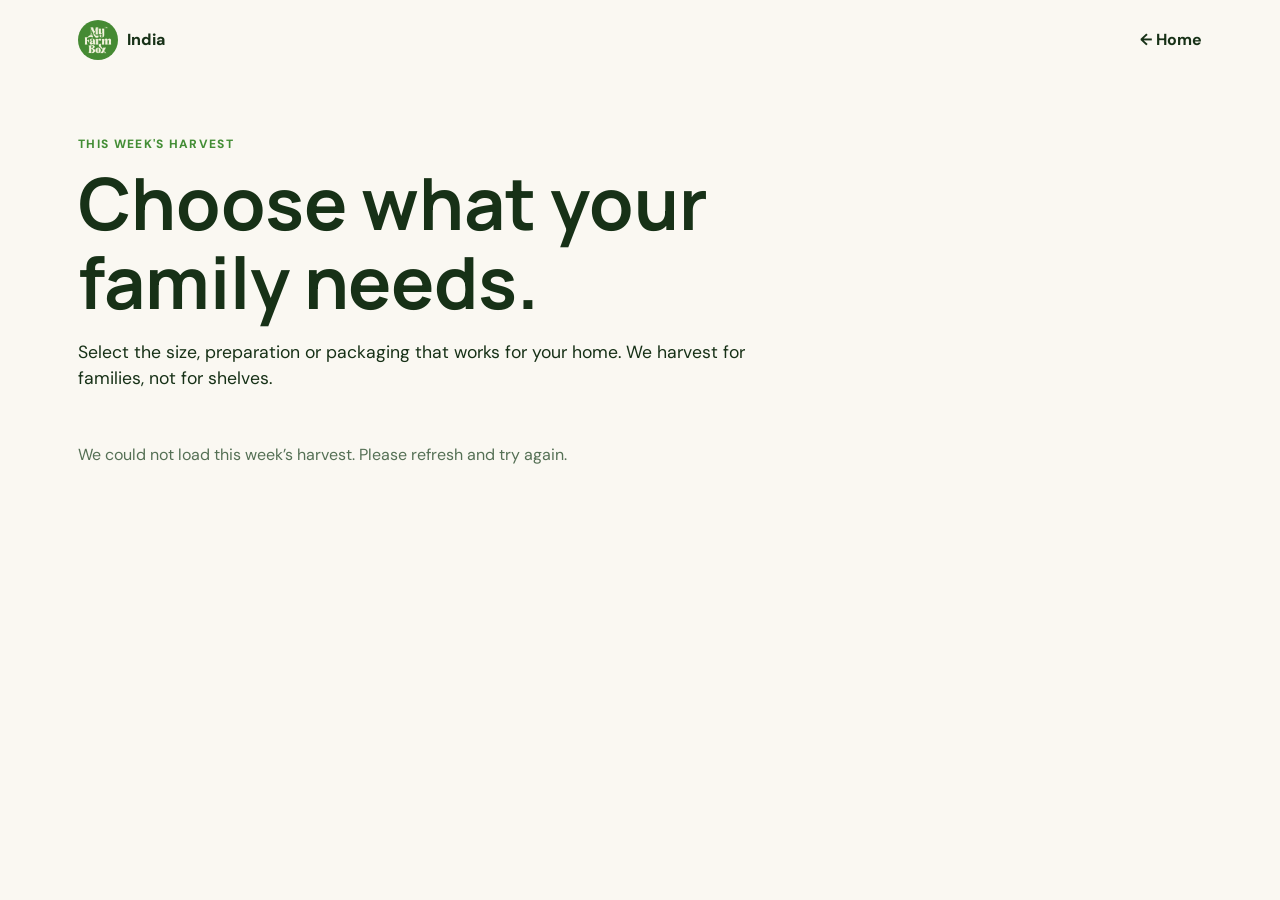
==== commit 081861c2: "Products updated" ====
--- a/products/index.html
+++ b/products/index.html
@@ -1,189 +1 @@
-<!doctype html>
-<html lang="en">
-<head>
-  <meta charset="utf-8">
-  <meta name="viewport" content="width=device-width,initial-scale=1">
-  <meta name="theme-color" content="#438d35">
-  <meta name="description" content="Explore fresh 100% Natural Produce available from MyFarmBox Singapore.">
-  <title>Explore the Harvest — MyFarmBox Singapore</title>
-
-  <link rel="preconnect" href="https://fonts.googleapis.com">
-  <link rel="preconnect" href="https://fonts.gstatic.com" crossorigin>
-  <link href="https://fonts.googleapis.com/css2?family=DM+Sans:wght@400;500;600;700&family=Manrope:wght@600;700;800&display=swap" rel="stylesheet">
-
-  <link rel="stylesheet" href="/shared.css?v=22">
-  <link rel="stylesheet" href="style.css?v=39">
-  <link rel="stylesheet" href="harvest-ready.css?v=39">
-
-  <link rel="icon" href="/favicon.ico" sizes="any">
-  <link rel="icon" type="image/png" sizes="32x32" href="/assets/favicon-32.png">
-  <link rel="apple-touch-icon" sizes="180x180" href="/assets/favicon-180.png">
-  <link rel="manifest" href="/site.webmanifest">
-</head>
-
-<body>
-  <div id="site-header"></div>
-
-  <main class="page-shell">
-    <section class="page-intro">
-      <div>
-        <p class="eyebrow">Singapore Harvest</p>
-        <h1>Choose what your family needs.</h1>
-      </div>
-
-      <a class="cart-shortcut" href="/cart/" aria-label="Open cart">
-        <span aria-hidden="true">🧺</span>
-        <strong id="cart-count">0</strong>
-      </a>
-    </section>
-
-    <section class="minimum-card" aria-label="Minimum harvest progress">
-      <div class="minimum-copy">
-        <div>
-          <small>Minimum harvest</small>
-          <strong id="minimum-status">Add products to begin your harvest.</strong>
-        </div>
-        <span id="minimum-weight">0.00 kg / 5.00 kg</span>
-      </div>
-
-      <div class="progress-track" aria-hidden="true">
-        <div id="minimum-progress" class="progress-fill"></div>
-      </div>
-    </section>
-
-    <section class="catalog-tools" aria-label="Product search and filters">
-      <label class="search-box">
-        <span aria-hidden="true">⌕</span>
-        <input
-          id="search-input"
-          type="search"
-          placeholder="Search harvest..."
-          autocomplete="off"
-        >
-      </label>
-
-      <div
-        id="category-filters"
-        class="category-filters"
-        role="group"
-        aria-label="Categories"
-      >
-        <button
-          class="filter-chip active"
-          type="button"
-          data-category="all"
-        >
-          All
-        </button>
-      </div>
-    </section>
-
-    <section class="catalog-status" aria-live="polite">
-      <p id="results-summary">Loading this week’s harvest…</p>
-    </section>
-
-    <section
-      id="loading-state"
-      class="loading-grid"
-      aria-label="Loading products"
-    >
-      <article class="skeleton-card"></article>
-      <article class="skeleton-card"></article>
-      <article class="skeleton-card"></article>
-      <article class="skeleton-card"></article>
-      <article class="skeleton-card"></article>
-      <article class="skeleton-card"></article>
-    </section>
-
-    <section id="error-state" class="message-card" hidden>
-      <span aria-hidden="true">🌿</span>
-      <h2>We couldn’t load the harvest.</h2>
-      <p>Please refresh the page. If the issue continues, contact MyFarmBox Singapore.</p>
-      <button id="retry-button" type="button">Try again</button>
-    </section>
-
-    <section id="empty-state" class="message-card" hidden>
-      <span aria-hidden="true">🔎</span>
-      <h2>No products found.</h2>
-      <p>Try another search or choose a different category.</p>
-      <button id="clear-filters-button" type="button">View all products</button>
-    </section>
-
-    <section
-      id="product-grid"
-      class="product-grid"
-      aria-label="Available products"
-    ></section>
-
-    <p
-      id="render-status"
-      class="render-status"
-      aria-live="polite"
-      hidden
-    >
-      Loading more products…
-    </p>
-  </main>
-
-  <aside
-    id="cart-toast"
-    class="cart-toast"
-    role="status"
-    aria-live="polite"
-    hidden
-  >
-    <span class="cart-toast-icon" aria-hidden="true">✓</span>
-    <div>
-      <strong id="cart-toast-title">Added to your harvest</strong>
-      <small id="cart-toast-copy"></small>
-    </div>
-    <a href="/cart/">View cart</a>
-  </aside>
-
-  <div class="harvest-dock" aria-live="polite">
-    <div class="dock-copy">
-      <small id="dock-label">My harvest</small>
-      <strong id="dock-status">Add 5.00 kg more</strong>
-    </div>
-
-    <div class="dock-progress">
-      <div class="progress-track compact">
-        <div id="dock-progress-fill" class="progress-fill"></div>
-      </div>
-      <span id="dock-weight">0.00 / 5.00 kg</span>
-    </div>
-
-    <div class="dock-total">
-      <small>Total</small>
-      <strong id="dock-total">S$0.00</strong>
-    </div>
-
-    <button
-      id="reset-cart-button"
-      class="reset-cart-button"
-      type="button"
-      hidden
-    >
-      Reset
-    </button>
-
-    <a
-      id="checkout-button"
-      class="checkout-button disabled"
-      href="/cart/"
-      aria-disabled="true"
-    >
-      Continue
-    </a>
-  </div>
-
-  <div id="site-footer"></div>
-
-  <script src="/shared.js?v=22"></script>
-  <script src="/cart-engine.js?v=39"></script>
-  <script src="config.js?v=39"></script>
-  <script src="cart-store.js?v=39"></script>
-  <script src="products.js?v=49"></script>
-  <script src="reset-cart.js?v=39"></script>
-</body>
-</html>
+<!doctype html><html lang="en"><head><meta charset="utf-8"><meta name="viewport" content="width=device-width,initial-scale=1"><meta name="theme-color" content="#438d35"><title>Explore Harvest — MyFarmBox India</title><link rel="preconnect" href="https://fonts.googleapis.com"><link rel="preconnect" href="https://fonts.gstatic.com" crossorigin><link href="https://fonts.googleapis.com/css2?family=DM+Sans:wght@400;500;600;700&family=Manrope:wght@600;700;800&display=swap" rel="stylesheet"><link rel="stylesheet" href="style.css"></head><body><header><a class="brand" href="../"><img src="../assets/myfarmbox-logo.webp" alt="MyFarmBox"> <span>India</span></a><a class="back" href="../">← Home</a></header><main><p class="eyebrow">THIS WEEK'S HARVEST</p><h1>Choose what your family needs.</h1><p class="intro">Select the size, preparation or packaging that works for your home. We harvest for families, not for shelves.</p><div id="filters" class="filters"></div><p id="status" class="status">Loading the harvest…</p><section id="grid" class="grid" aria-live="polite"></section></main><template id="card-template"><article class="card"><div class="image"><img alt=""><span>100% Natural Produce</span></div><div class="content"><p class="collection"></p><h2></h2><p class="description"></p><div class="options"></div><div class="buy"><div><small>From</small><strong class="price"></strong></div><button type="button">Add to harvest</button></div></div></article></template><script src="products.js"></script></body></html>
--- a/products/style.css
+++ b/products/style.css
@@ -1,1074 +1 @@
-/* MyFarmBox Singapore — Products page
-   Uses /shared.css for global typography, buttons, forms, colours and header.
-*/
-
-[hidden] {
-  display: none !important;
-}
-
-body {
-  padding-bottom: 98px;
-}
-
-.page-shell {
-  width: min(1440px, 100%);
-  margin: 0 auto;
-  padding-top: 18px;
-  padding-bottom: 72px;
-}
-
-.page-intro {
-  display: flex;
-  align-items: center;
-  justify-content: space-between;
-  gap: 20px;
-  padding: 20px 0 18px;
-}
-
-.page-intro h1 {
-  max-width: 820px;
-  margin-bottom: 0;
-}
-
-.cart-shortcut {
-  position: relative;
-  flex: 0 0 auto;
-  width: 50px;
-  height: 50px;
-  display: grid;
-  place-items: center;
-  border: 1px solid var(--mfb-border);
-  border-radius: var(--mfb-radius-sm);
-  background: var(--mfb-white);
-  box-shadow: var(--mfb-shadow-sm);
-}
-
-.cart-shortcut:hover {
-  border-color: rgba(67, 141, 53, 0.35);
-  transform: translateY(-1px);
-}
-
-.cart-shortcut strong {
-  position: absolute;
-  top: -7px;
-  right: -7px;
-  min-width: 23px;
-  height: 23px;
-  display: grid;
-  place-items: center;
-  padding: 0 6px;
-  border-radius: 999px;
-  background: var(--mfb-green);
-  color: var(--mfb-white);
-  font-size: 11px;
-  font-weight: 700;
-}
-
-.minimum-card {
-  margin-bottom: 12px;
-  padding: 16px 18px;
-  border: 1px solid var(--mfb-border);
-  border-radius: var(--mfb-radius);
-  background: rgba(255, 255, 255, 0.88);
-  box-shadow: var(--mfb-shadow-sm);
-}
-
-.minimum-copy {
-  display: flex;
-  align-items: flex-end;
-  justify-content: space-between;
-  gap: 16px;
-}
-
-.minimum-copy small,
-.minimum-copy strong {
-  display: block;
-}
-
-.minimum-copy small {
-  margin-bottom: 3px;
-  color: var(--mfb-green);
-  font-size: 12px;
-  font-weight: 700;
-  letter-spacing: 1px;
-  text-transform: uppercase;
-}
-
-.minimum-copy strong {
-  color: var(--mfb-deep);
-  font-size: 16px;
-}
-
-.minimum-copy > span {
-  color: var(--mfb-green-dark);
-  font-size: 14px;
-  font-weight: 700;
-  white-space: nowrap;
-}
-
-.progress-track {
-  width: 100%;
-  height: 8px;
-  margin-top: 12px;
-  overflow: hidden;
-  border-radius: 999px;
-  background: #e4eadf;
-}
-
-.progress-track.compact {
-  height: 6px;
-  margin-top: 0;
-}
-
-.progress-fill {
-  width: 0;
-  height: 100%;
-  border-radius: inherit;
-  background: linear-gradient(90deg, var(--mfb-green), #6aa956);
-  transition: width 240ms ease;
-}
-
-/* Sticky search and filter bar
-   The header scrolls away, so this must stick at the actual viewport top.
-*/
-.catalog-tools {
-  position: sticky;
-  top: 0;
-  z-index: 60;
-  margin: 0 calc(clamp(18px, 4vw, 58px) * -1);
-  padding: 10px clamp(18px, 4vw, 58px) 9px;
-  border-bottom: 1px solid rgba(24, 51, 35, 0.08);
-  background: var(--mfb-cream);
-  box-shadow: 0 8px 22px rgba(24, 51, 35, 0.07);
-}
-
-.search-box {
-  width: 100%;
-  min-height: 50px;
-  display: flex;
-  align-items: center;
-  gap: 10px;
-  padding: 0 15px;
-  border: 1px solid var(--mfb-border);
-  border-radius: var(--mfb-radius-sm);
-  background: var(--mfb-white);
-  box-shadow: var(--mfb-shadow-sm);
-}
-
-.search-box span {
-  color: var(--mfb-green);
-  font-size: 21px;
-}
-
-.search-box input {
-  min-height: 48px;
-  padding: 0;
-  border: 0;
-  border-radius: 0;
-  background: transparent;
-  box-shadow: none;
-  font-size: 16px;
-}
-
-.search-box input:focus {
-  border: 0;
-  box-shadow: none;
-}
-
-.category-filters {
-  display: flex;
-  gap: 8px;
-  overflow-x: auto;
-  padding: 9px 0 1px;
-  scrollbar-width: none;
-}
-
-.category-filters::-webkit-scrollbar {
-  display: none;
-}
-
-.filter-chip {
-  flex: 0 0 auto;
-  min-height: 38px;
-  padding: 0 15px;
-  border: 1px solid var(--mfb-border);
-  border-radius: 999px;
-  background: rgba(255, 255, 255, 0.9);
-  color: var(--mfb-green-dark);
-  font-size: 13px;
-  font-weight: 700;
-}
-
-.filter-chip:hover {
-  border-color: rgba(67, 141, 53, 0.35);
-  background: var(--mfb-green-light);
-}
-
-.filter-chip.active {
-  border-color: var(--mfb-green);
-  background: var(--mfb-green);
-  color: var(--mfb-white);
-}
-
-.catalog-status {
-  padding: 13px 0 11px;
-}
-
-.catalog-status p {
-  margin: 0;
-  font-size: 14px;
-}
-
-.product-grid,
-.loading-grid {
-  display: grid;
-  grid-template-columns: repeat(4, minmax(0, 1fr));
-  gap: 16px;
-}
-
-.product-card {
-  position: relative;
-  min-width: 0;
-  overflow: hidden;
-  border: 1px solid var(--mfb-border);
-  border-radius: var(--mfb-radius);
-  background: var(--mfb-white);
-  box-shadow: var(--mfb-shadow-sm);
-  transition:
-    border-color 180ms ease,
-    background 180ms ease,
-    box-shadow 180ms ease,
-    transform 180ms ease;
-}
-
-.product-card.in-cart {
-  border-color: var(--mfb-green);
-  background: #f6fbf4;
-}
-
-.product-card:hover {
-  box-shadow: var(--mfb-shadow);
-  transform: translateY(-2px);
-}
-
-.in-harvest-badge {
-  position: absolute;
-  top: 10px;
-  right: 10px;
-  z-index: 4;
-  display: inline-flex;
-  align-items: center;
-  gap: 5px;
-  padding: 6px 9px;
-  border-radius: 999px;
-  background: var(--mfb-green);
-  color: var(--mfb-white);
-  font-size: 11px;
-  font-weight: 700;
-  box-shadow: 0 6px 18px rgba(36, 91, 43, 0.22);
-}
-
-.product-image-wrap {
-  position: relative;
-  aspect-ratio: 1 / 0.82;
-  overflow: hidden;
-  background:
-    radial-gradient(circle at 78% 18%, rgba(245, 243, 220, 0.9), transparent 27%),
-    linear-gradient(145deg, #e8f0dd, #d5e4c8);
-}
-
-.product-image {
-  width: 100%;
-  height: 100%;
-  display: block;
-  object-fit: cover;
-  opacity: 0;
-  transition: opacity 180ms ease;
-}
-
-.product-image.loaded {
-  opacity: 1;
-}
-
-.image-loading {
-  position: absolute;
-  inset: 0;
-  background:
-    linear-gradient(
-      100deg,
-      rgba(225, 230, 222, 0.75) 20%,
-      rgba(244, 246, 241, 0.94) 40%,
-      rgba(225, 230, 222, 0.75) 60%
-    );
-  background-size: 200% 100%;
-  animation: shimmer 1.3s infinite;
-}
-
-.product-placeholder {
-  position: absolute;
-  inset: 0;
-  display: grid;
-  place-items: center;
-  padding: 10px;
-  color: var(--mfb-green-dark);
-  text-align: center;
-}
-
-.product-placeholder span {
-  display: block;
-  margin-bottom: 4px;
-  font-size: 30px;
-}
-
-.product-placeholder strong {
-  font-family: var(--mfb-font-heading);
-  font-size: 12px;
-}
-
-.product-category {
-  position: absolute;
-  left: 10px;
-  top: 10px;
-  padding: 6px 9px;
-  border-radius: 999px;
-  background: rgba(255, 255, 255, 0.9);
-  color: var(--mfb-green-dark);
-  font-size: 10px;
-  font-weight: 700;
-  letter-spacing: 0.55px;
-  text-transform: uppercase;
-}
-
-.product-body {
-  padding: 16px;
-}
-
-.product-title {
-  min-height: 48px;
-  margin: 0;
-  color: var(--mfb-deep);
-  font-family: var(--mfb-font-heading);
-  font-size: 18px;
-  font-weight: 700;
-  line-height: 1.32;
-  display: -webkit-box;
-  overflow: hidden;
-  -webkit-line-clamp: 2;
-  -webkit-box-orient: vertical;
-}
-
-.product-description{
-    margin:6px 0 10px;
-    font-size:13px;
-    font-weight:400;
-    color:#6f7d72;
-    line-height:1.45;
-
-    display:-webkit-box;
-    -webkit-line-clamp:2;
-    -webkit-box-orient:vertical;
-    overflow:hidden;
-
-    min-height:38px;
-}
-
-.product-native {
-  display: none;
-}
-
-.product-unit {
-  display: block;
-  margin-top: 12px;
-  color: var(--mfb-muted);
-  font-size: 13px;
-}
-
-.product-price {
-  display: block;
-  margin-top: 4px;
-  color: var(--mfb-green-dark);
-  font-family: var(--mfb-font-heading);
-  font-size: 21px;
-  font-weight: 800;
-  line-height: 1.05;
-}
-
-.selection-copy {
-  min-height: 20px;
-  margin: 9px 0 0;
-  color: var(--mfb-green-dark);
-  font-size: 12px;
-  font-weight: 700;
-}
-
-.product-controls {
-  margin-top: 10px;
-}
-
-.add-control {
-  width: 100%;
-  min-height: 42px;
-  display: grid;
-  place-items: center;
-  border: 1px solid var(--mfb-green);
-  border-radius: var(--mfb-radius-sm);
-  background: var(--mfb-green);
-  color: var(--mfb-white);
-  font-size: 14px;
-  font-weight: 700;
-}
-
-.add-control:hover {
-  background: var(--mfb-green-dark);
-}
-
-.quantity-control {
-  width: 100%;
-  min-height: 42px;
-  display: grid;
-  grid-template-columns: 1fr 42px 1fr;
-  align-items: center;
-  overflow: hidden;
-  border: 1px solid var(--mfb-green);
-  border-radius: var(--mfb-radius-sm);
-  background: var(--mfb-white);
-}
-
-.quantity-control button {
-  min-height: 42px;
-  border: 0;
-  background: transparent;
-  color: var(--mfb-green-dark);
-  font-size: 19px;
-  font-weight: 700;
-}
-
-.quantity-control button:hover {
-  background: var(--mfb-green-light);
-}
-
-.quantity-control .remove-button {
-  color: #8d3f35;
-}
-
-.quantity-value {
-  text-align: center;
-  color: var(--mfb-deep);
-  font-size: 14px;
-  font-weight: 700;
-}
-
-.skeleton-card {
-  height: 330px;
-  border-radius: var(--mfb-radius);
-  background:
-    linear-gradient(
-      100deg,
-      rgba(225, 230, 222, 0.8) 20%,
-      rgba(244, 246, 241, 0.95) 40%,
-      rgba(225, 230, 222, 0.8) 60%
-    );
-  background-size: 200% 100%;
-  animation: shimmer 1.3s infinite;
-}
-
-@keyframes shimmer {
-  to {
-    background-position-x: -200%;
-  }
-}
-
-.message-card {
-  max-width: 520px;
-  margin: 42px auto;
-  padding: 32px;
-  border: 1px solid var(--mfb-border);
-  border-radius: var(--mfb-radius);
-  background: var(--mfb-white);
-  box-shadow: var(--mfb-shadow-sm);
-  text-align: center;
-}
-
-.message-card > span {
-  display: block;
-  margin-bottom: 12px;
-  font-size: 34px;
-}
-
-.message-card h2 {
-  margin-bottom: 10px;
-}
-
-.message-card p {
-  margin-bottom: 20px;
-  font-size: 15px;
-}
-
-.message-card button {
-  min-height: 44px;
-  padding: 0 17px;
-  border: 0;
-  border-radius: var(--mfb-radius-sm);
-  background: var(--mfb-green);
-  color: var(--mfb-white);
-  font-size: 14px;
-  font-weight: 700;
-}
-
-.cart-toast {
-  position: fixed;
-  right: 20px;
-  bottom: 104px;
-  z-index: 90;
-  max-width: min(380px, calc(100vw - 30px));
-  display: grid;
-  grid-template-columns: 38px 1fr auto;
-  align-items: center;
-  gap: 10px;
-  padding: 12px;
-  border: 1px solid var(--mfb-border);
-  border-radius: var(--mfb-radius-sm);
-  background: var(--mfb-white);
-  box-shadow: var(--mfb-shadow-lg);
-}
-
-.cart-toast-icon {
-  width: 38px;
-  height: 38px;
-  display: grid;
-  place-items: center;
-  border-radius: 10px;
-  background: var(--mfb-green-light);
-  color: var(--mfb-green);
-  font-weight: 800;
-}
-
-.cart-toast strong,
-.cart-toast small {
-  display: block;
-}
-
-.cart-toast strong {
-  font-size: 13px;
-}
-
-.cart-toast small {
-  margin-top: 2px;
-  font-size: 11px;
-}
-
-.cart-toast a {
-  padding: 9px 11px;
-  border-radius: 9px;
-  background: var(--mfb-green);
-  color: var(--mfb-white);
-  font-size: 11px;
-  font-weight: 700;
-}
-
-.harvest-dock {
-  position: fixed;
-  left: 50%;
-  bottom: 12px;
-  z-index: 80;
-  width: min(1040px, calc(100vw - 24px));
-  display: grid;
-  grid-template-columns: 1fr minmax(190px, 270px) auto auto auto;
-  align-items: center;
-  gap: 14px;
-  padding: 12px 14px;
-  border: 1px solid rgba(24, 51, 35, 0.14);
-  border-radius: var(--mfb-radius);
-  background: rgba(255, 255, 255, 0.96);
-  box-shadow: var(--mfb-shadow-lg);
-  transform: translateX(-50%);
-  backdrop-filter: blur(16px);
-}
-
-.dock-copy small,
-.dock-copy strong,
-.dock-total small,
-.dock-total strong {
-  display: block;
-}
-
-.dock-copy small,
-.dock-total small {
-  margin-bottom: 3px;
-  font-size: 11px;
-  letter-spacing: 0.7px;
-  text-transform: uppercase;
-}
-
-.dock-copy strong {
-  color: var(--mfb-deep);
-  font-size: 14px;
-}
-
-.dock-total strong {
-  color: var(--mfb-green-dark);
-  font-size: 17px;
-}
-
-.dock-progress {
-  display: grid;
-  grid-template-columns: 1fr auto;
-  align-items: center;
-  gap: 9px;
-}
-
-.dock-progress > span {
-  color: var(--mfb-green-dark);
-  font-size: 12px;
-  font-weight: 700;
-  white-space: nowrap;
-}
-
-.reset-cart-button {
-  min-height: 42px;
-  display: inline-flex;
-  align-items: center;
-  justify-content: center;
-  padding: 0 13px;
-  border: 1px solid rgba(159, 67, 56, 0.24);
-  border-radius: var(--mfb-radius-sm);
-  background: #fff7f4;
-  color: #9f4338;
-  font-size: 12px;
-  font-weight: 700;
-  white-space: nowrap;
-}
-
-.reset-cart-button:hover {
-  border-color: #9f4338;
-  background: #fff0ed;
-}
-
-.checkout-button {
-  min-height: 42px;
-  display: inline-flex;
-  align-items: center;
-  justify-content: center;
-  padding: 0 15px;
-  border-radius: var(--mfb-radius-sm);
-  background: var(--mfb-green);
-  color: var(--mfb-white);
-  font-size: 13px;
-  font-weight: 700;
-}
-
-.checkout-button:hover {
-  background: var(--mfb-green-dark);
-}
-
-.checkout-button.disabled {
-  pointer-events: none;
-  background: #b9c4b6;
-}
-
-@media (max-width: 1040px) {
-  .product-grid,
-  .loading-grid {
-    grid-template-columns: repeat(3, minmax(0, 1fr));
-  }
-}
-
-@media (max-width: 820px) {
-  body {
-    padding-bottom: 84px;
-  }
-
-  .page-shell {
-    padding: 8px 8px 58px;
-  }
-
-  .page-intro {
-    padding: 11px 1px 10px;
-  }
-
-  .page-intro h1 {
-    font-size: 28px;
-    letter-spacing: -1.5px;
-  }
-
-  .cart-shortcut {
-    width: 40px;
-    height: 40px;
-  }
-
-  .minimum-card {
-    margin-bottom: 7px;
-    padding: 10px 11px;
-    border-radius: 12px;
-  }
-
-  .minimum-copy small {
-    font-size: 8px;
-  }
-
-  .minimum-copy strong {
-    font-size: 10px;
-  }
-
-  .minimum-copy > span {
-    font-size: 9px;
-  }
-
-  .catalog-tools {
-    top: 0;
-    margin: 0 -8px;
-    padding: 6px 8px 5px;
-  }
-
-  .search-box {
-    min-height: 38px;
-    padding: 0 10px;
-  }
-
-  .search-box span {
-    font-size: 17px;
-  }
-
-  .search-box input {
-    min-height: 36px;
-    font-size: 12px;
-  }
-
-  .category-filters {
-    gap: 6px;
-    padding-top: 6px;
-  }
-
-  .filter-chip {
-    min-height: 30px;
-    padding: 0 10px;
-    font-size: 9px;
-  }
-
-  .catalog-status {
-    padding: 7px 1px;
-  }
-
-  .catalog-status p {
-    font-size: 10px;
-  }
-
-  .product-grid,
-  .loading-grid {
-    grid-template-columns: repeat(3, minmax(0, 1fr));
-    gap: 6px;
-  }
-
-  .product-card {
-    border-radius: 11px;
-  }
-
-  .product-image-wrap {
-    aspect-ratio: 1 / 1;
-  }
-
-  .product-category {
-    left: 4px;
-    top: 4px;
-    padding: 3px 4px;
-    font-size: 5px;
-  }
-
-  .in-harvest-badge {
-    top: 4px;
-    right: 4px;
-    padding: 3px 5px;
-    font-size: 6px;
-  }
-
-  .product-placeholder {
-    padding: 4px;
-  }
-
-  .product-placeholder span {
-    margin-bottom: 2px;
-    font-size: 20px;
-  }
-
-  .product-placeholder strong {
-    font-size: 7px;
-  }
-
-  .product-body {
-    padding: 7px;
-  }
-
-  .product-title {
-    min-height: 34px;
-    font-size: 12px;
-    line-height: 1.3;
-  }
-
-   @media (max-width:820px){
-
-   .product-description{
-       margin:4px 0 8px;
-       font-size:11px;
-       line-height:1.35;
-       min-height:30px;
-   }
-
-  .product-unit {
-    margin-top: 6px;
-    font-size: 8px;
-  }
-
-  .product-price {
-    margin-top: 2px;
-    font-size: 14px;
-  }
-
-  .selection-copy {
-    min-height: 12px;
-    margin-top: 4px;
-    font-size: 7px;
-  }
-
-  .product-controls {
-    margin-top: 5px;
-  }
-
-  .add-control {
-    min-height: 30px;
-    border-radius: 8px;
-    font-size: 9px;
-  }
-
-  .quantity-control {
-    min-height: 30px;
-    grid-template-columns: 1fr 24px 1fr;
-    border-radius: 8px;
-  }
-
-  .quantity-control button {
-    min-height: 30px;
-    font-size: 13px;
-  }
-
-  .quantity-value {
-    font-size: 9px;
-  }
-
-  .skeleton-card {
-    height: 205px;
-    border-radius: 11px;
-  }
-
-  .harvest-dock {
-    bottom: 7px;
-    width: calc(100vw - 14px);
-    grid-template-columns: 1fr auto auto auto;
-    gap: 7px;
-    padding: 9px 10px;
-    border-radius: 12px;
-  }
-
-  .dock-progress {
-    display: none;
-  }
-
-  .dock-copy small,
-  .dock-total small {
-    font-size: 7px;
-  }
-
-  .dock-copy strong {
-    font-size: 9px;
-  }
-
-  .dock-total strong {
-    font-size: 11px;
-  }
-
-  .reset-cart-button,
-  .checkout-button {
-    min-height: 34px;
-    padding: 0 9px;
-    font-size: 8px;
-  }
-
-  .cart-toast {
-    right: 9px;
-    bottom: 76px;
-  }
-}
-
-@media (max-width: 480px) {
-
-  .harvest-dock {
-    width: calc(100vw - 12px);
-    padding: 9px;
-    column-gap: 6px;
-  }
-
-  .dock-copy strong {
-    font-size: 10px;
-  }
-
-  .dock-progress > span {
-    font-size: 8px;
-  }
-
-  .reset-cart-button,
-  .checkout-button {
-    padding: 0 9px;
-    font-size: 8px;
-  }
-}
-
-
-/* Compatibility with the existing products/app.js card markup */
-
-.add-button {
-  width: 100%;
-  min-height: 42px;
-  margin-top: 8px;
-  display: grid;
-  place-items: center;
-  border: 1px solid var(--mfb-green);
-  border-radius: var(--mfb-radius-sm);
-  background: var(--mfb-green);
-  color: var(--mfb-white);
-  font-size: 14px;
-  font-weight: 700;
-}
-
-.add-button:hover {
-  background: var(--mfb-green-dark);
-}
-
-.product-total {
-  min-height: 20px;
-  margin: 8px 0 0;
-  color: var(--mfb-green-dark);
-  font-size: 12px;
-  font-weight: 700;
-}
-
-.render-status {
-  margin: 18px 0 0;
-  color: var(--mfb-muted);
-  text-align: center;
-  font-size: 13px;
-}
-
-@media (max-width: 820px) {
-  .add-button {
-    min-height: 30px;
-    margin-top: 5px;
-    border-radius: 8px;
-    font-size: 9px;
-  }
-
-  .product-total {
-    min-height: 12px;
-    margin-top: 4px;
-    font-size: 7px;
-  }
-
-  .render-status {
-    margin-top: 10px;
-    font-size: 9px;
-  }
-}
-
-/* Products v39 — clean equal-height Add / quantity cards */
-
-.product-grid {
-  align-items: stretch;
-}
-
-.product-card {
-  height: 100%;
-  display: flex;
-  flex-direction: column;
-}
-
-.product-card.in-cart {
-  border-color: rgba(67, 141, 53, 0.52);
-  background: #ffffff;
-  box-shadow:
-    0 16px 36px rgba(36, 91, 43, 0.15),
-    0 0 0 1px rgba(67, 141, 53, 0.07);
-}
-
-.product-body {
-  flex: 1;
-  display: flex;
-  flex-direction: column;
-}
-
-.product-copy {
-  min-height: 88px;
-}
-
-.product-title {
-  min-height: 48px;
-}
-
-.product-description {
-  min-height: 38px;
-  margin: 5px 0 0;
-  color: #748077;
-  font-size: 12px;
-  font-weight: 400;
-  line-height: 1.42;
-  display: -webkit-box;
-  overflow: hidden;
-  -webkit-box-orient: vertical;
-  -webkit-line-clamp: 2;
-}
-
-.product-meta {
-  margin-top: auto;
-}
-
-.selection-copy {
-  min-height: 18px;
-  margin: 7px 0 0;
-}
-
-.product-controls {
-  margin-top: 10px;
-}
-
-.product-card.in-cart .selection-copy {
-  color: var(--mfb-green-dark);
-}
-
-@media (max-width: 820px) {
-  .product-copy {
-    min-height: 64px;
-  }
-
-  .product-title {
-    min-height: 34px;
-  }
-
-  .product-description {
-    min-height: 27px;
-    margin-top: 3px;
-    font-size: 8px;
-    line-height: 1.35;
-  }
-
-  .selection-copy {
-    min-height: 12px;
-    margin-top: 4px;
-    font-size: 7px;
-  }
-   @media (max-width: 480px) {
-  .dock-total {
-    display: none;
-  }
-
-  .harvest-dock {
-    grid-template-columns: 1fr auto auto;
-  }
-}
-
+:root{--green:#438d35;--ink:#173117;--cream:#faf8f2;--line:#dbe8d7}*{box-sizing:border-box}body{margin:0;background:var(--cream);color:var(--ink);font:16px/1.5 'DM Sans',sans-serif}header,main{max-width:1180px;margin:auto;padding:20px 28px}header{display:flex;justify-content:space-between;align-items:center}.brand{display:flex;align-items:center;gap:9px;font-weight:800;text-decoration:none;color:var(--ink)}.brand img{width:40px;height:40px;border-radius:50%}.back{color:var(--ink);font-weight:700;text-decoration:none}.eyebrow,.collection{color:var(--green);font-size:.75rem;letter-spacing:.11em;font-weight:800;margin:35px 0 10px}h1,h2{font-family:Manrope,sans-serif;line-height:1.1}h1{font-size:clamp(2.5rem,6vw,4.5rem);margin:0;max-width:700px}.intro{max-width:700px;font-size:1.1rem}.filters{display:flex;gap:9px;flex-wrap:wrap;margin:35px 0 16px}.filters button,.option-row button{border:1px solid var(--line);background:white;color:var(--ink);padding:8px 12px;border-radius:999px;font:inherit;font-size:.88rem;cursor:pointer}.filters button.active,.option-row button.selected{border-color:var(--green);background:var(--green);color:white}.status{color:#557055}.grid{display:grid;grid-template-columns:repeat(3,1fr);gap:20px;padding-bottom:70px}.card{border:1px solid var(--line);border-radius:22px;overflow:hidden;background:white}.image{height:220px;position:relative;background:#eff5ea}.image img{width:100%;height:100%;object-fit:cover}.image span{position:absolute;top:12px;left:12px;background:white;padding:5px 8px;border-radius:99px;color:var(--green);font-size:.66rem;font-weight:800}.content{padding:18px}.collection{margin:0 0 7px}.card h2{margin:0;font-size:1.35rem}.description{font-size:.9rem;color:#526752;min-height:43px}.option-group{margin:17px 0}.option-group small{display:block;margin-bottom:7px;font-weight:800}.option-row{display:flex;gap:7px;flex-wrap:wrap}.buy{display:flex;align-items:end;justify-content:space-between;border-top:1px solid var(--line);padding-top:15px}.buy small{display:block;color:#647964}.buy strong{font-size:1.25rem}.buy button{border:0;background:var(--green);color:white;border-radius:10px;padding:10px 13px;font-weight:800;cursor:pointer}.buy button:disabled{background:#a6b7a3}@media(max-width:850px){.grid{grid-template-columns:repeat(2,1fr)}}@media(max-width:560px){header,main{padding-left:18px;padding-right:18px}.grid{grid-template-columns:1fr}.image{height:250px}}
